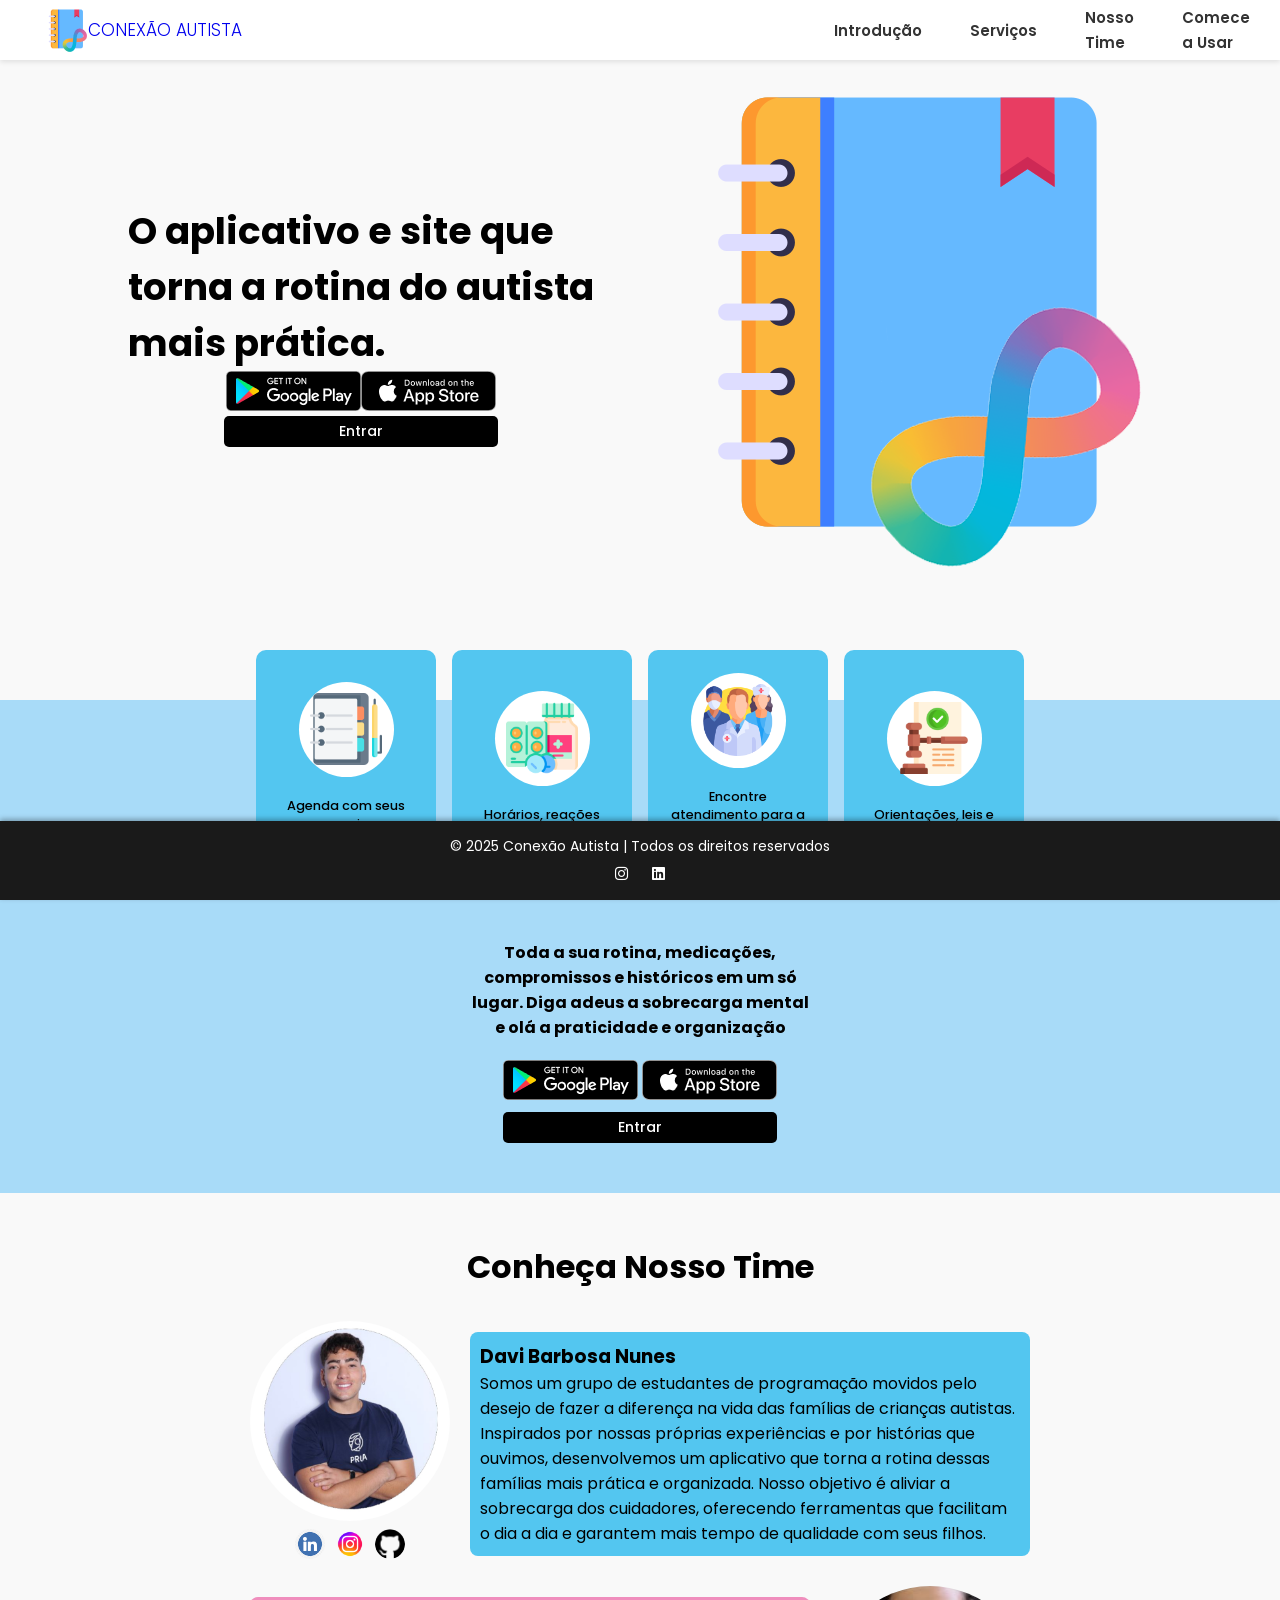
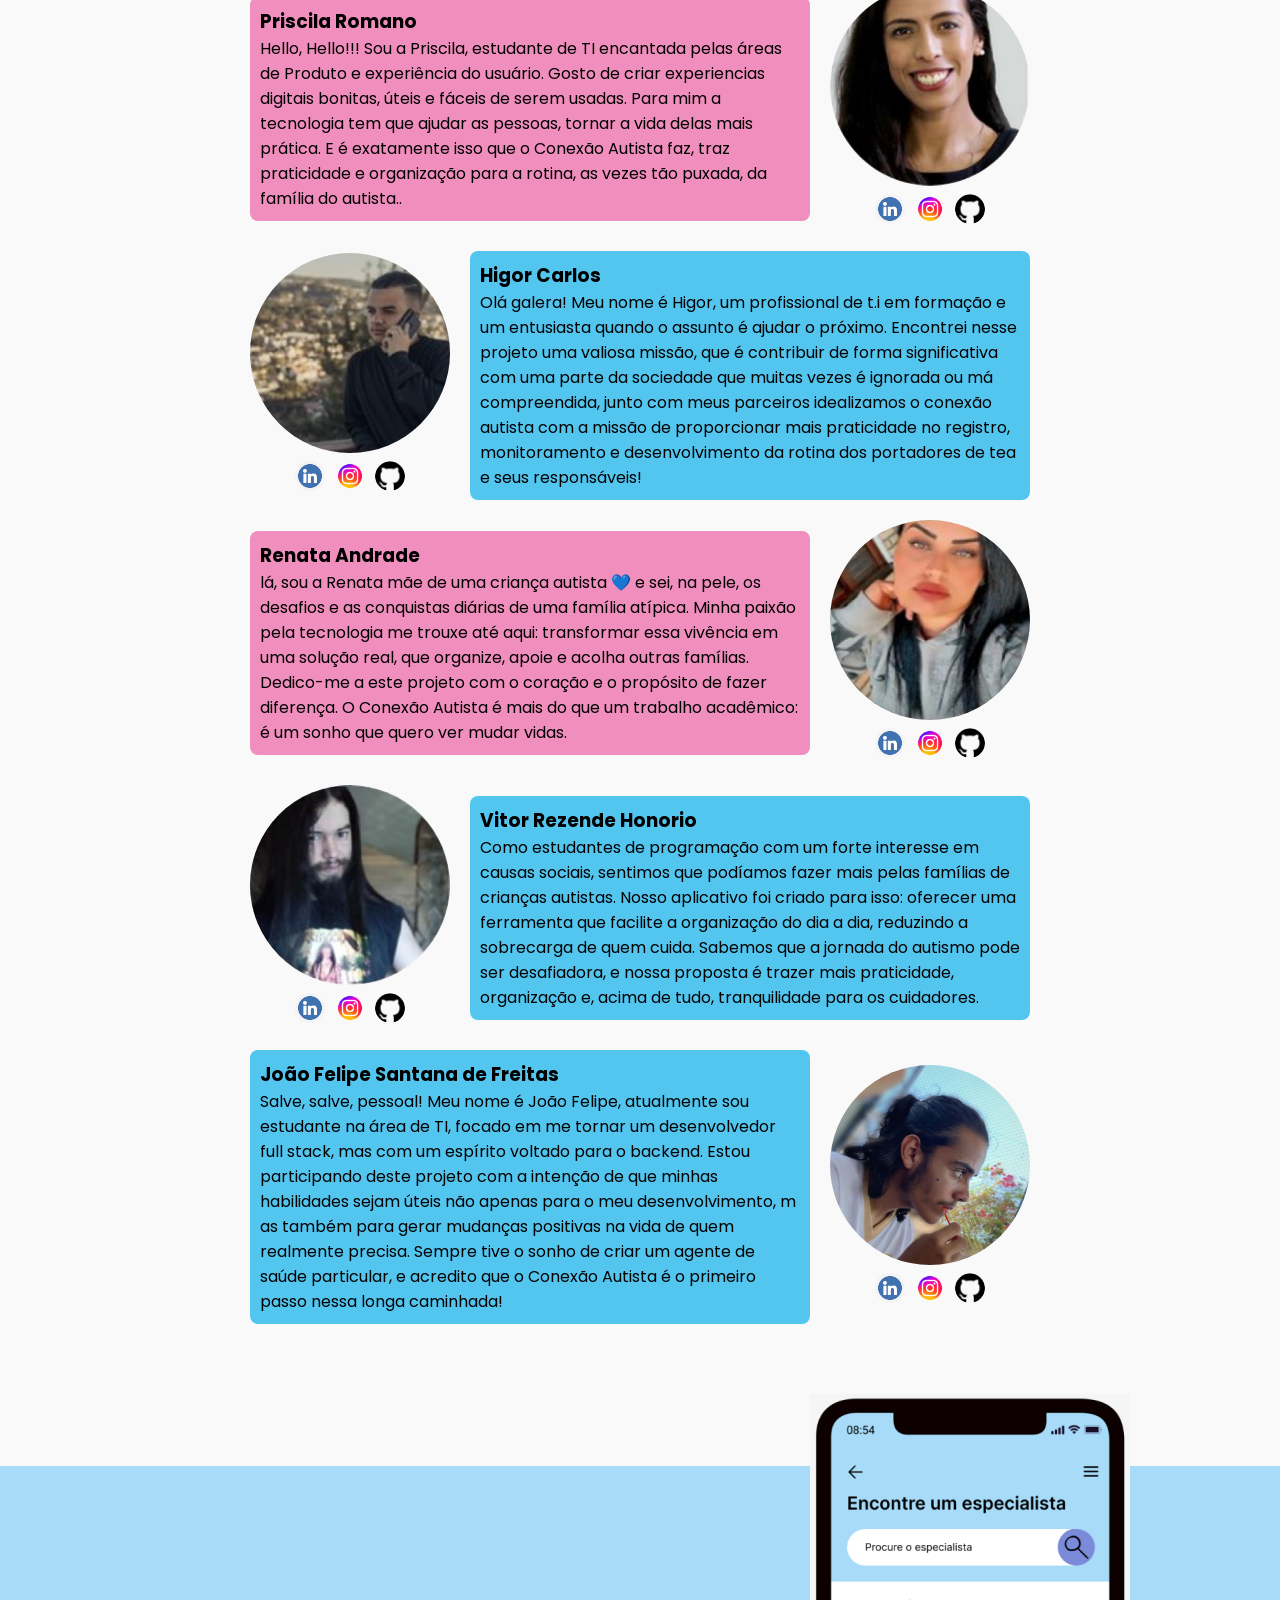
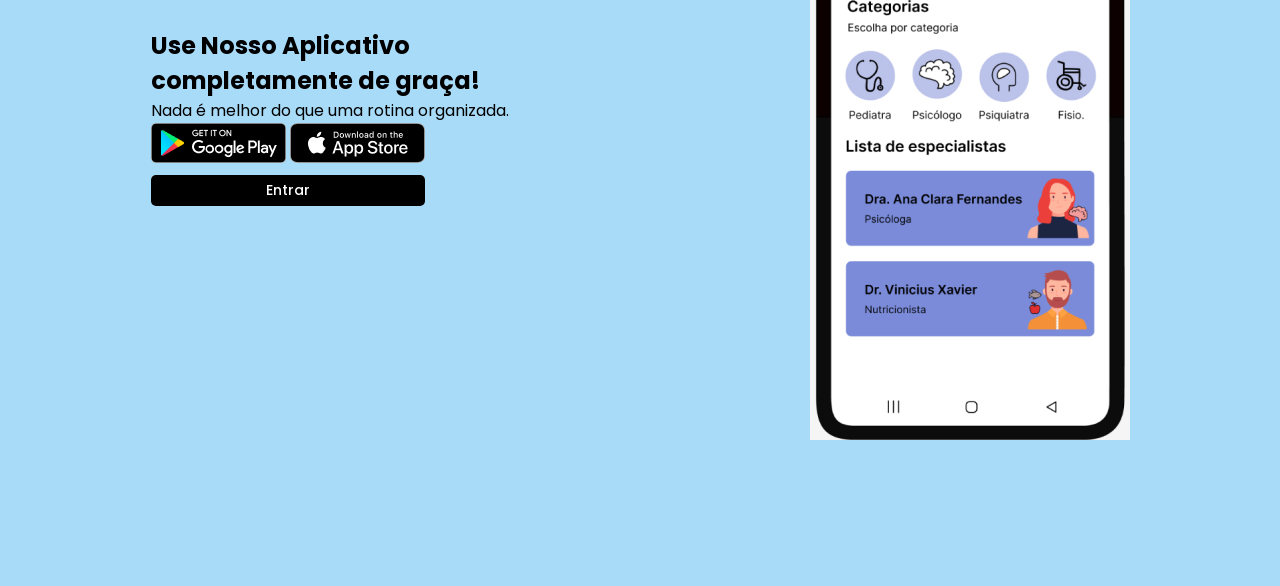
==== index.html @ 4c90feac "first commit" ====
<!DOCTYPE html>
<html lang="Pt-br">

<head>
    <meta charset="UTF-8">
    <meta name="viewport" content="width=device-width, initial-scale=1.0">
    <link rel="preconnect" href="https://fonts.googleapis.com">
    <link rel="preconnect" href="https://fonts.gstatic.com" crossorigin>
    <link rel="stylesheet" href="css/style.css">
    <script defer src="app.js"></script>
    <link rel="shortcut icon" href="img/Logo Conexão Autista 2.png" type="image/x-icon">
    <title>Conexão Autista</title>

    <!--Biblioteca de ícones -->
    <link rel="stylesheet" href="https://cdnjs.cloudflare.com/ajax/libs/font-awesome/6.4.2/css/all.min.css">

</head>

<body>
    <header>
        <nav class="navegacao">

            <div class="ftLogo">
                <img src="img/Logo Conexão Autista 2.png" alt="">
                <a href="#" class="logo">CONEXÃO AUTISTA</a>
            </div>

            <ul class="menu">
                <li class="navItem"><a class="linkMap" href="#">Introdução</a></li>
                <li class="navItem"><a class="linkMap" href="#features">Serviços</a></li>
                <li class="navItem"><a class="linkMap" href="#nosso-time">Nosso Time</a></li>
                <li class="navItem"><a class="linkMap" href="#comece-usar">Comece a Usar</a></li>
                
        
        </nav>

        
    </header>
    <main>
        <section class="home">
            <div class="hometext">
                <h1>O aplicativo e site que<br>torna a rotina do autista<br>mais prática.</h1>
                <div class="apps">
                    <img src="img/googlePlay.png" alt="">
                    <img src="img/appStore.png" alt="">
                </div>
                <div class="entrar">
                    <button class="btn-entrar">Entrar</button>
                </div>
            </div>
            <div class="homeImg">
                <img src="img/Group 18.png" alt="">
            </div>
        </section>

        <br>
        <br>
        <br>
        <br>
        <br>

        <section class="features" id="features">
            <div class="feature-container">
                <div class="feature-item">
                    <div class="circle">
                        <img src="img/notebook 1.png" alt="Icone 1">
                    </div>
                    <p>Agenda com seus compromissos e históricos médicos organizados.</p>
                </div>

                <div class="feature-item">
                    <div class="circle">
                        <img src="img/medicine 1.png" alt="Icone 2">
                    </div>
                    <p> Horários, reações
                        adversas e bulas dos
                        seus remédios</p>
                </div>

                <div class="feature-item">
                    <div class="circle">
                        <img src="img/medical-team 1.png" alt="Icone 3">
                    </div>
                    <p>Encontre atendimento
                        para a especialidade que
                        você precisa, na sua
                        região</p>
                </div>

                <div class="feature-item feature-item-light">
                    <div class="circle">
                        <img src="img/compliant 1.png" alt="Icone 4">
                    </div>
                    <p> Orientações, leis e
                        direitos em um só lugar</p>
                </div>
            </div>


            <div class="description">
                <p>Toda a sua rotina, medicações, compromissos e
                    históricos em um só lugar. Diga adeus a sobrecarga
                    mental e olá a praticidade e organização</p>
            </div>
            <div class="apps">
                <img src="img/googlePlay.png" alt="">
                <img src="img/appStore.png" alt="">
            </div>
            <div class="entrar">
                <button class="btn-entrar">Entrar</button>
            </div>
        </section>
        <section class="team" id="nosso-time">
            <h2>Conheça Nosso Time</h2>
        
            <!-- Davi -->
            <div class="team-member">
                <div class="member-info left">
                    <div class="photo-container">
                        <img src="img/davi 1.png" alt="Integrante 1" class="member-photo">
                        <div class="social-links">
                            <a href="www.linkedin.com/in/davi-barbosa-nunes-b990972a1" target="_blank">
                                <img src="img/linkedin-icon.png" alt="LinkedIn" class="social-icon">
                            </a>
                            <a href="" target="_blank">
                                <img src="img/instagram-icon.png" alt="Instagram" class="social-icon">
                            </a>
                            <a href="https://github.com/Braz4BR" target="_blank">
                                <img src="img/github-icon.png" alt="Github" class="social-icon">
                            </a>
                        </div>
                    </div>
                    <div class="description1">
                        <h3>Davi Barbosa Nunes</h3>
                        <p>Somos um grupo de estudantes de programação movidos pelo desejo de fazer a diferença na vida das famílias de crianças autistas. 
                            Inspirados por nossas próprias experiências e por histórias que ouvimos, 
                            desenvolvemos um aplicativo que torna a rotina dessas famílias mais prática e organizada. 
                            Nosso objetivo é aliviar a sobrecarga dos cuidadores, oferecendo ferramentas que facilitam o dia a dia e garantem mais tempo de qualidade com seus filhos.</p>
                    </div>
                </div>
            </div>
         <!-- Priscila -->
         <div class="team-member">
            <div class="member-info right">
                <div class="photo-container">
                    <img src="img/Pricisila.png" alt="Integrante 2" class="member-photo">
                    <div class="social-links">
                        <a href="https://www.linkedin.com/in/priscila-romano-7774611b" target="_blank">
                            <img src="img/linkedin-icon.png" alt="LinkedIn" class="social-icon">
                        </a>
                        <a href="https://www.instagram.com/pri.romano?igsh=MW5yMmxoejEyc28xZg==" target="_blank">
                            <img src="img/instagram-icon.png" alt="Instagram" class="social-icon">
                        </a>
                        <a href="https://github.com/PriRomano" target="_blank">
                            <img src="img/github-icon.png" alt="Github" class="social-icon">
                        </a>
                    </div>
                </div>
                <div class="description2">
                    <h3>Priscila Romano</h3>
                    <p>
                        Hello, Hello!!! Sou a Priscila, estudante de TI encantada pelas áreas de Produto e experiência do usuário.
                         Gosto de criar experiencias digitais bonitas, úteis e fáceis de serem usadas. Para mim a tecnologia tem que ajudar as pessoas, tornar a vida delas mais prática.
                         E é exatamente isso que o Conexão Autista faz, traz praticidade e organização para a rotina, as vezes tão puxada, da família do autista..</p>
                </div>
            </div>
        </div>
            <!-- Higor -->
            <div class="team-member">
                <div class="member-info left">
                    <div class="photo-container">
                        <img src="img/Higor.png" alt="Integrante 3" class="member-photo">
                        <div class="social-links">
                            <a href="https://www.linkedin.com/in/higor" target="_blank">
                                <img src="img/linkedin-icon.png" alt="LinkedIn" class="social-icon">
                            </a>
                            <a href="https://www.instagram.com/higor" target="_blank">
                                <img src="img/instagram-icon.png" alt="Instagram" class="social-icon">
                            </a>
                            <a href="https://github.com/Braz4BR" target="_blank">
                                <img src="img/github-icon.png" alt="Github" class="social-icon">
                            </a>
                        </div>
                    </div>
                    <div class="description1">
                        <h3>Higor Carlos</h3>
                        <p>Olá galera! Meu nome é Higor, um profissional de t.i em formação e um entusiasta quando o assunto é ajudar o próximo. 
                            Encontrei nesse projeto uma valiosa missão, que é contribuir de forma significativa com uma parte da sociedade que muitas vezes é ignorada ou má compreendida, 
                            junto com meus parceiros idealizamos o conexão autista com a missão de proporcionar mais praticidade no registro,
                             monitoramento e desenvolvimento da rotina dos portadores de tea e seus responsáveis!</p>
                    </div>
                </div>
            </div>
        
           
        
            <!-- Renata -->
            <div class="team-member">
                <div class="member-info right">
                    <div class="photo-container">
                        <img src="img/Renata.png" alt="Integrante 4" class="member-photo">
                        <div class="social-links">
                            <a href="https://www.linkedin.com/in/renata" target="_blank">
                                <img src="img/linkedin-icon.png" alt="LinkedIn" class="social-icon">
                            </a>
                            <a href="https://www.instagram.com/renata" target="_blank">
                                <img src="img/instagram-icon.png" alt="Instagram" class="social-icon">
                            </a>
                            <a href="https://github.com/Braz4BR" target="_blank">
                                <img src="img/github-icon.png" alt="Github" class="social-icon">
                            </a>
                        </div>
                    </div>
                    <div class="description2">
                        <h3>Renata Andrade</h3>
                        <p>lá, sou a Renata mãe de uma criança autista 💙 e sei, na pele, os desafios e as conquistas diárias de uma família atípica. 
                            Minha paixão pela tecnologia me trouxe até aqui: transformar essa vivência em uma solução real, que organize, apoie e acolha outras famílias. 
                            Dedico-me a este projeto com o coração e o propósito de fazer diferença. O Conexão Autista é mais do que um trabalho acadêmico: é um sonho que quero ver mudar vidas.</p>
                    </div>
                </div>
            </div>
        
            <!-- Vitor -->
            <div class="team-member">
                <div class="member-info left">
                    <div class="photo-container">
                        <img src="img/Vitor.png" alt="Integrante 5" class="member-photo">
                        <div class="social-links">
                            <a href="https://www.linkedin.com/in/vitor" target="_blank">
                                <img src="img/linkedin-icon.png" alt="LinkedIn" class="social-icon">
                            </a>
                            <a href="https://www.instagram.com/vitor" target="_blank">
                                <img src="img/instagram-icon.png" alt="Instagram" class="social-icon">
                            </a>
                            <a href="https://github.com/Braz4BR" target="_blank">
                                <img src="img/github-icon.png" alt="Github" class="social-icon">
                            </a>
                        </div>
                    </div>
                    <div class="description1">
                        <h3>Vitor Rezende Honorio</h3>
                        <p>Como estudantes de programação com um forte interesse em causas sociais, sentimos que
                            podíamos fazer mais pelas famílias de crianças autistas.
                            Nosso aplicativo foi criado para isso: oferecer uma ferramenta que facilite a organização do
                            dia a dia, reduzindo a sobrecarga de quem cuida.
                            Sabemos que a jornada do autismo pode ser desafiadora, e nossa proposta é trazer mais
                            praticidade, organização e, acima de tudo, tranquilidade para os cuidadores.</p>
                    </div>
                </div>
            </div>
        
            <!-- João -->
            <div class="team-member">
                <div class="member-info right">
                    <div class="photo-container">
                        <img src="img/joao-1.jpeg" alt="Integrante 6" class="member-photo">
                        <div class="social-links">
                            <a href=" https://br.linkedin.com/in/jo%C3%A3o-felipe-santana-de-freitas-916506294" target="_blank">
                                <img src="img/linkedin-icon.png" alt="LinkedIn" class="social-icon">
                            </a>
                            <a href="https://www.instagram.com/joaolipe_137" target="_blank">
                                <img src="img/instagram-icon.png" alt="Instagram" class="social-icon">
                            </a>
                            <a href="https://github.com/Braz4BR" target="_blank">
                                <img src="img/github-icon.png" alt="Github" class="social-icon">
                            </a>
                        </div>
                    </div>
                    <div class="description1">
                        <h3>João Felipe Santana de Freitas</h3>
                        <p>Salve, salve, pessoal! Meu nome é João Felipe, atualmente sou estudante na área de TI, focado em me tornar um desenvolvedor full stack,
                            mas com um espírito voltado para o backend. 
                            Estou participando deste projeto com a intenção de que minhas habilidades sejam úteis não apenas para o meu desenvolvimento, m
                            as também para gerar mudanças positivas na vida de quem realmente precisa. 
                           Sempre tive o sonho de criar um agente de saúde particular, e acredito que o Conexão Autista é o primeiro passo nessa longa caminhada!</p>
                    </div>
                </div>
            </div>
        
        </section>
        
    </main>

    <section class="appsSection" id="comece-usar">
        <div class="fundo"></div>
        <div class="UseApp">
            <div class="elemento">
                <div class="useText">
                    <h2>Use Nosso Aplicativo<br>completamente de graça!</h2>
                    <p>Nada é melhor do que uma rotina organizada. </p>
                </div>
                <div class="apps">
                    <img src="img/googlePlay.png" alt="">
                    <img src="img/appStore.png" alt="">
                </div>
                <div class="entrarApp">
                    <button class="btn-entrar">Entrar</button>
                </div>
            </div>
            <img src="img/App Conexão Autista 1.png" alt="" class="fotoApp">
        </div>
    </section>

    <br>
    <br>
    <script>
    Selector('.menu');
        const toggle = document.getElementById('mobile-menu');

        toggle.addEventListener('click', () => {
            menu.classList.toggle('active');
        });

        const btnDownload = document.getElementById('btn-download');
        btnDownload.addEventListener('click', () => {
            alert('O aplicativo está em protótipo e será apresentado em breve!');
        });
    </script>

</body>
<footer class="footer">
    <p>© 2025 Conexão Autista | Todos os direitos reservados</p>
    <div class="social-icons">
      <a href="https://www.instagram.com/conexao_autistaa" target="_blank" aria-label="Instagram">
        <i class="fab fa-instagram"></i>
      </a>
      <a href="https://www.linkedin.com/company/conexao-autista" target="_blank" aria-label="LinkedIn">
        <i class="fab fa-linkedin"></i>
      </a>
    </div>
  </footer>

  </html>
---- css/style.css ----
/* fontes */
@import url('https://fonts.googleapis.com/css2?family=Poppins:ital,wght@0,100;0,200;0,300;0,400;0,500;0,600;0,700;0,800;0,900;1,100;1,200;1,300;1,400;1,500;1,600;1,700;1,800;1,900&display=swap');

html {
    scroll-behavior: smooth; /* Ativa rolagem suave */
}

*{
    margin: 0;
    padding: 0;
    box-sizing: border-box;
    font-family: 'poppins', sans-serif;
    list-style: none;
    text-decoration: none;
}

body{
    color: black;
    background-color: #f9f9f9;
    padding-top: 80px; 
    
}
.ftLogo{
    display: flex;
    align-items: center;
    padding: 18px;
    width: 100%;
}
.navegacao {
    padding: 10px 30px; 
    height: 60px; 
    background-color: white; 
    display: flex;
    align-items: center;
    justify-content: space-between;
    position: fixed; 
    top: 0;
    left: 0;
    z-index: 1000;
    width: 100%;
    box-shadow: 0px 2px 5px rgba(0, 0, 0, 0.1);
    transition: all 0.3s ease;
}



.navegacao .logo{

    font-size: 17px;
    font-weight: 300;
    text-align: center;
}

.navegacao .menu {
    display: flex;
    align-items: center;
    gap: 3rem;
}
.navegacao .perfil {
    display: flex;
    justify-items: flex-end;
    align-items: center;
    gap: 1rem;
}
.navegacao .perfil .entre {
    text-align: center;
    margin-left: 20px;
    background-color: #3E7FFF;
    border-radius: 12px;
    width: 120px;
    height: 30px;
    line-height: 30px; 
    font-weight: bold;
    transition: background-color 0.3s ease;
}

.navegacao .perfil .entre:hover {
    background-color: #ddf557;
}

.navegacao .perfil .registre {
    text-align: center;
    background-color: #F08EBD;
    border-radius: 12px;
    width: 120px;
    height: 30px;
    line-height: 30px; /* Centraliza o texto verticalmente */
    color: white;
    font-weight: bold;
    transition: background-color 0.3s ease;
}

.navegacao .perfil .registre:hover {
    background-color: #D870A6;
}

.navegacao ul li a {
    font-size: 15px;
    font-weight: 600;
    color: #333;
    transition: all 0.3s;
}
/* animação de colocar o mouse em cima do btn da navbar */
.navegacao ul li a:hover {
    color: #0A74DA; /* Cor ao passar o mouse */
}

/* css do primeiro conteúdo da página */
.home{
    margin: auto;
    align-items: center;
    max-width: 80%;
    display: flex;
    justify-content: space-between;
}
.home .hometext{
    font-size: 25px;
    font-weight: 500;
    margin-bottom: 5px;
}
.home .hometext .apps{
    display: flex;
    justify-content: center;
}
.entrar{
    display: flex;
    justify-content: center;
}
.btn-entrar {
    margin-top: 5px;
    background-color: black;
    color: white; 
    border: none;
    padding: 5px 115px;
    font-size: 14px;
    font-weight: 500;
    border-radius: 5px;
    cursor: pointer;
    transition: background-color 0.3s;
}

.btn-entrar:hover {
    background-color: #575656;
}
/* CSS das funções */
/* Seção de quadrados azuis com círculos brancos e fundo azul claro */
.features {
    display: flex;
    flex-direction: column;
    align-items: center; 
    background-color: #A8DBF8; /* Fundo azul claro */
    padding: 50px 0; 
    text-align: center;
    position: relative; /* Necessário para posicionar os quadrados absolutos */
    z-index: 1; /* Mantém a seção acima de outras */
}

/* Contêiner para os quadrados */
.feature-container {
    display: flex; /* Exibe os quadrados na horizontal */
    justify-content: center; /* Centraliza os quadrados */
    gap: 1rem; /* Espaçamento entre os quadrados */
    position: relative; /* Necessário para posicionar os quadrados absolutos */
    z-index: 2; /* Mantém os quadrados acima do fundo azul */
}

/* Estilo para todos os quadrados */
.feature-item {
    background-color: #53C6F0; 
    border-radius: 10px;
    padding: 20px;
    width: 180px; 
    height: 250px; 
    display: flex;
    flex-direction: column;
    justify-content: center;
    align-items: center;
    color: black;
    position: relative; 
    margin-top: -100px; /* Ajuste para sobrepor ao fundo branco */
    z-index: 3; /* Mantém os quadrados acima de tudo */
}

.feature-item p {
    margin-top: 10px;
    font-size: 0.8rem; 
    font-weight: 500;
    text-align: center; 
}

/* Estilo para os círculos brancos */
.circle {
    background-color: white;
    border-radius: 60%;
    width: 95px; 
    height: 95px; 
    display: flex;
    justify-content: center;
    align-items: center;
    margin-bottom: 10px;
}

.circle img {
    width: 75%; 
    height: 75%; 
    object-fit: contain;
}

/* Estilo para a descrição */
.description {
    background-color: #A8DBF8; /* Fundo azul claro para a descrição */
    color: black; /* Cor do texto */
    padding: 20px; 
    text-align: center; 
    font-size: 1rem; 
    margin-top: 20px; 
    width: 30%; 
    z-index: 0; 
    font-weight: bolder;
    font-family: 'Poppins', sans-serif;
}
.team {
    padding: 50px 0; /* Espaçamento na seção */
    text-align: center; /* Centraliza o título */
    background-color: #f9f9f9; /* Fundo claro para a seção */
}

.team h2 {
    font-size: 2rem; /* Tamanho do título */
    margin-bottom: 30px; /* Espaçamento abaixo do título */
}

.team-member {
    display: flex; /* Permite o alinhamento em linha */
    justify-content: center; /* Centraliza os membros do time */
    align-items: center; /* Alinha verticalmente */
    margin: 20px 0; /* Espaçamento entre os membros */
    max-width: 800px; /* Largura máxima para centralizar */
    margin-left: auto; /* Centraliza horizontalmente */
    margin-right: auto; /* Centraliza horizontalmente */
}

.member-info {
    display: flex; /* Para alinhar a foto e a descrição */
    align-items: center; /* Centraliza verticalmente */
    width: 100%; /* Ocupará toda a largura disponível */
}

.member-info.left {
    flex-direction: row; /* Foto à esquerda e descrição à direita */
}

.member-info.right {
    flex-direction: row-reverse; /* Foto à direita e descrição à esquerda */
}

.member-photo {
    width: 200px; /* Tamanho da foto */
    height: 200px; /* Altura da foto */
    border-radius: 50%; /* Torna a foto circular */
    margin: 0 10px; /* Espaçamento entre a foto e a descrição */
}
.description1 {
    background-color: #53C6F0;
    max-width: 600px; /* Largura máxima da descrição */
    text-align: left; /* Alinha o texto à esquerda */
    margin: 0 10px; /* Margem nas laterais da descrição */
    padding: 10px; /* Padding para espaçamento interno */
    border-radius: 8px; /* Bordas arredondadas para a descrição */
}
.description2 {
    background-color: #F08EBD;
    max-width: 600px; /* Largura máxima da descrição */
    text-align: left; /* Alinha o texto à esquerda */
    margin: 0 10px; /* Margem nas laterais da descrição */
    padding: 10px; /* Padding para espaçamento interno */
    border-radius: 8px; /* Bordas arredondadas para a descrição */
}
/* CSS do APP*/
.appsSection{
    z-index: 1;
}
.fundo{
    background-color: #A8DBF8;
    z-index: 0;
    height: 80%;
    width: 100%;
    position: absolute;
    transform:translateY(10%);
}
.UseApp{
    align-items: center;
    display: flex;
    justify-content: space-around;   
    position: relative;
}

.useText{
    text-align: left;
}


/* CSS do formulário */
.formularios{
    display: flex;
    justify-content: center;
    gap: 20px; 
    z-index: 1;
}
.form01{    
    text-align: center;
    box-sizing: border-box;
    padding: 30px;
    background-color: #B6DF84;
    align-items: center;
    border-radius: 10px;
    box-shadow: 0 4px 8px rgba(0, 0, 0, 0.6);;
}
.form01 .infoCliente #name{
    margin-top: 10px;
    padding: 3px;
    border: none;
    background-color: #F08EBD;
    border-radius: 10px;
}
.form01 .infoCliente #email{
    padding: 3px;
    border: none;
    background-color: #F08EBD;
    border-radius: 10px;
}
input::placeholder{
    color: black;
}
textarea::placeholder{
    color: black;
}
.form01 #mensagem{
    margin-top: 10px;
    padding: 5px;
    width: 350px;
    height: 80px;
    border: none;
    background-color: #F08EBD;
    border-radius: 10px;
}
#btn{
    color: white;
    margin-top: 5px;
    padding: 5px;
    width: 350px;
    border-radius: 10px;
    border: none;
    background-color: #3E7FFF;
    transition: all 0.5s;
}
#btn:hover{
    background-color: #0338a3;
}
.form02{
    text-align: center;
    box-sizing: border-box;
    padding: 50px;
    background-color: #B6DF84;
    border-radius: 10px;
    align-items: center;
    box-shadow: 0 4px 8px rgba(0, 0, 0, 0.6);;
}
.form02 #email{
    padding: 3px;
    border: none;
    background-color: #F08EBD;
    border-radius: 10px;
    width: 350px;
}
#btn2{
    color: white;
    margin-top: 5px;
    padding: 5px;
    width: 350px;
    border-radius: 10px;
    border: none;
    background-color: #3E7FFF;
    transition: all 0.5s;
}
#btn2:hover{
    background-color: #0338a3;
}
.linkMap:visited {
    color: inherit;   /* Mantém a cor do link como o texto normal */
    text-decoration: none; /* Remove o sublinhado */
}

/* Remove o estilo de link clicado ou em foco */
linkMap:active,
LinkMap:focus {
    outline: none; /* Remove a borda de foco (quando o link é clicado) */
    text-decoration: none; /* Remove o sublinhado ao clicar */
    color: inherit; /* Mantém a cor como o texto normal */
}

.photo-container {
    display: flex;
    flex-direction: column; /* verticaliza foto + ícones */
    align-items: center;    /* centraliza */
}

.social-links {
    display: flex;
    gap: 10px;      /* espaço entre os ícones */
    margin-top: 8px; /* distância da foto */
}

.social-icon {
    width: 30px;
    height: 30px;
    border-radius: 50%;
    transition: transform 0.3s, box-shadow 0.3s;
}

.social-icon:hover {
    transform: scale(1.2);
    box-shadow: 0 0 8px rgba(0,0,0,0.3);
}
.footer {
    position: fixed;       /* Fixa o footer na tela */
    bottom: 0;             /* Na parte inferior */
    left: 0;               /* Começo da tela */
    width: 100%;           /* Ocupa toda a largura */
    background-color: #1a1a1a;
    color: #fff;
    text-align: center;
    padding: 15px 0;
    font-size: 14px;
    z-index: 10000;        /* Sempre acima do restante do conteúdo */
    box-shadow: 0 -2px 5px rgba(0,0,0,0.3);
}

.footer .social-icons {
    margin-top: 5px;
}

.footer .social-icons a {
    color: #fff;
    margin: 0 10px;
    font-size: 15px;
    transition: color 0.3s;
}

.footer .social-icons a:hover {
    color: #00bcd4; /* Azul suave no hover */
}


@media screen and (max-width: 900px) {
    .home{
        flex-direction: column;
        text-align: center;
    }
    .home .hometext{
        font-size: 20px;
    }
    .feature-container {
        flex-direction: column;
    }
    .team-member {
        flex-direction: column;
    }
    .member-info.left, .member-info.right {
        flex-direction: column !important;
        text-align: center;
    }
    .member-photo {
        margin: 10px 0;
    }
    .description1, .description2 {
        max-width: 90%;
        margin: 10px auto;
        text-align: center;
    }
}

@media screen and (max-width: 768px) {
    .navegacao .menu {
        display: none;
        flex-direction: column;
    }
    .navbar-toggle {
        display: flex;
    }
    .apps .entrar, .btn-entrar {
        width: 80%;
        padding: 5px 0;
    }
    .apps img {
        width: 120px;
        height: auto;
    }
    .formularios {
        flex-direction: column;
        gap: 15px;
    }
    .form01, .form02 {
        width: 90%;
        padding: 20px;
    }
    .form01 #mensagem, .form01 #name, .form01 #email, .form02 #email, #btn, #btn2 {
        width: 100%;
    }
}
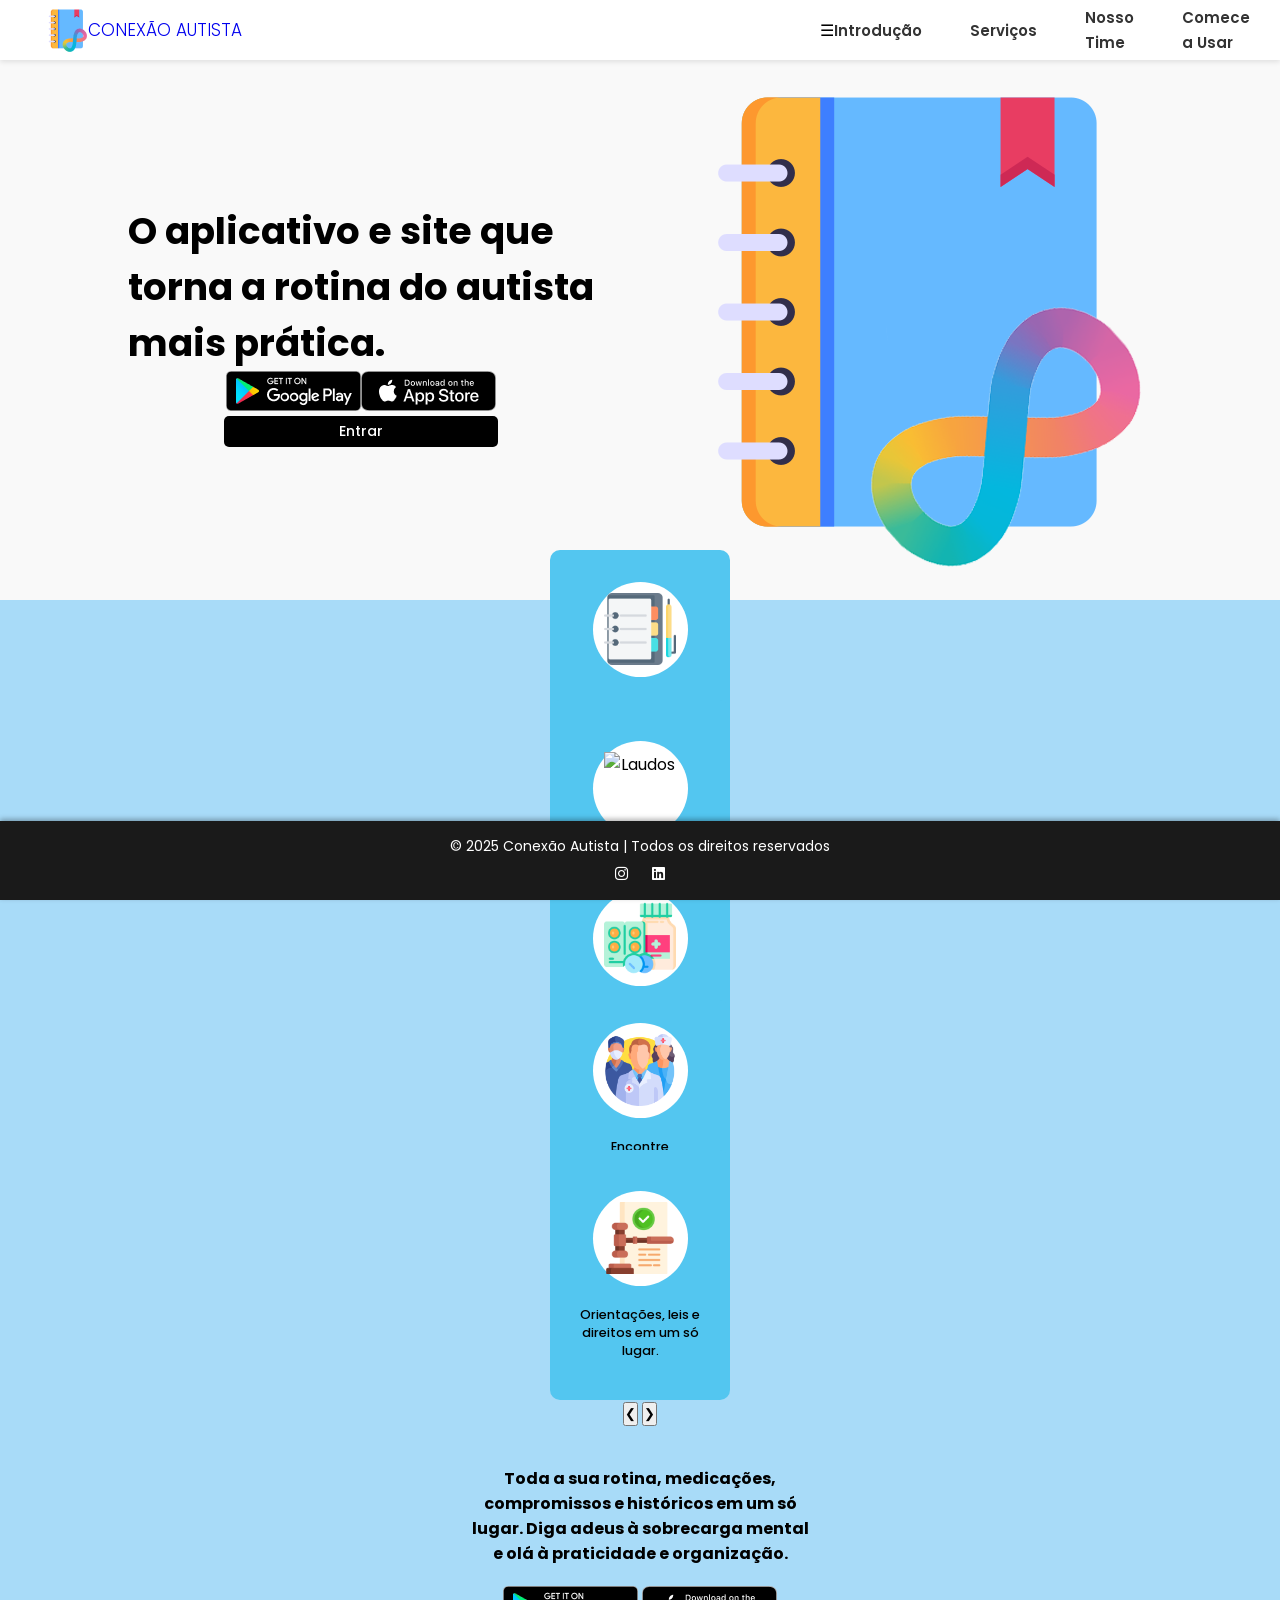
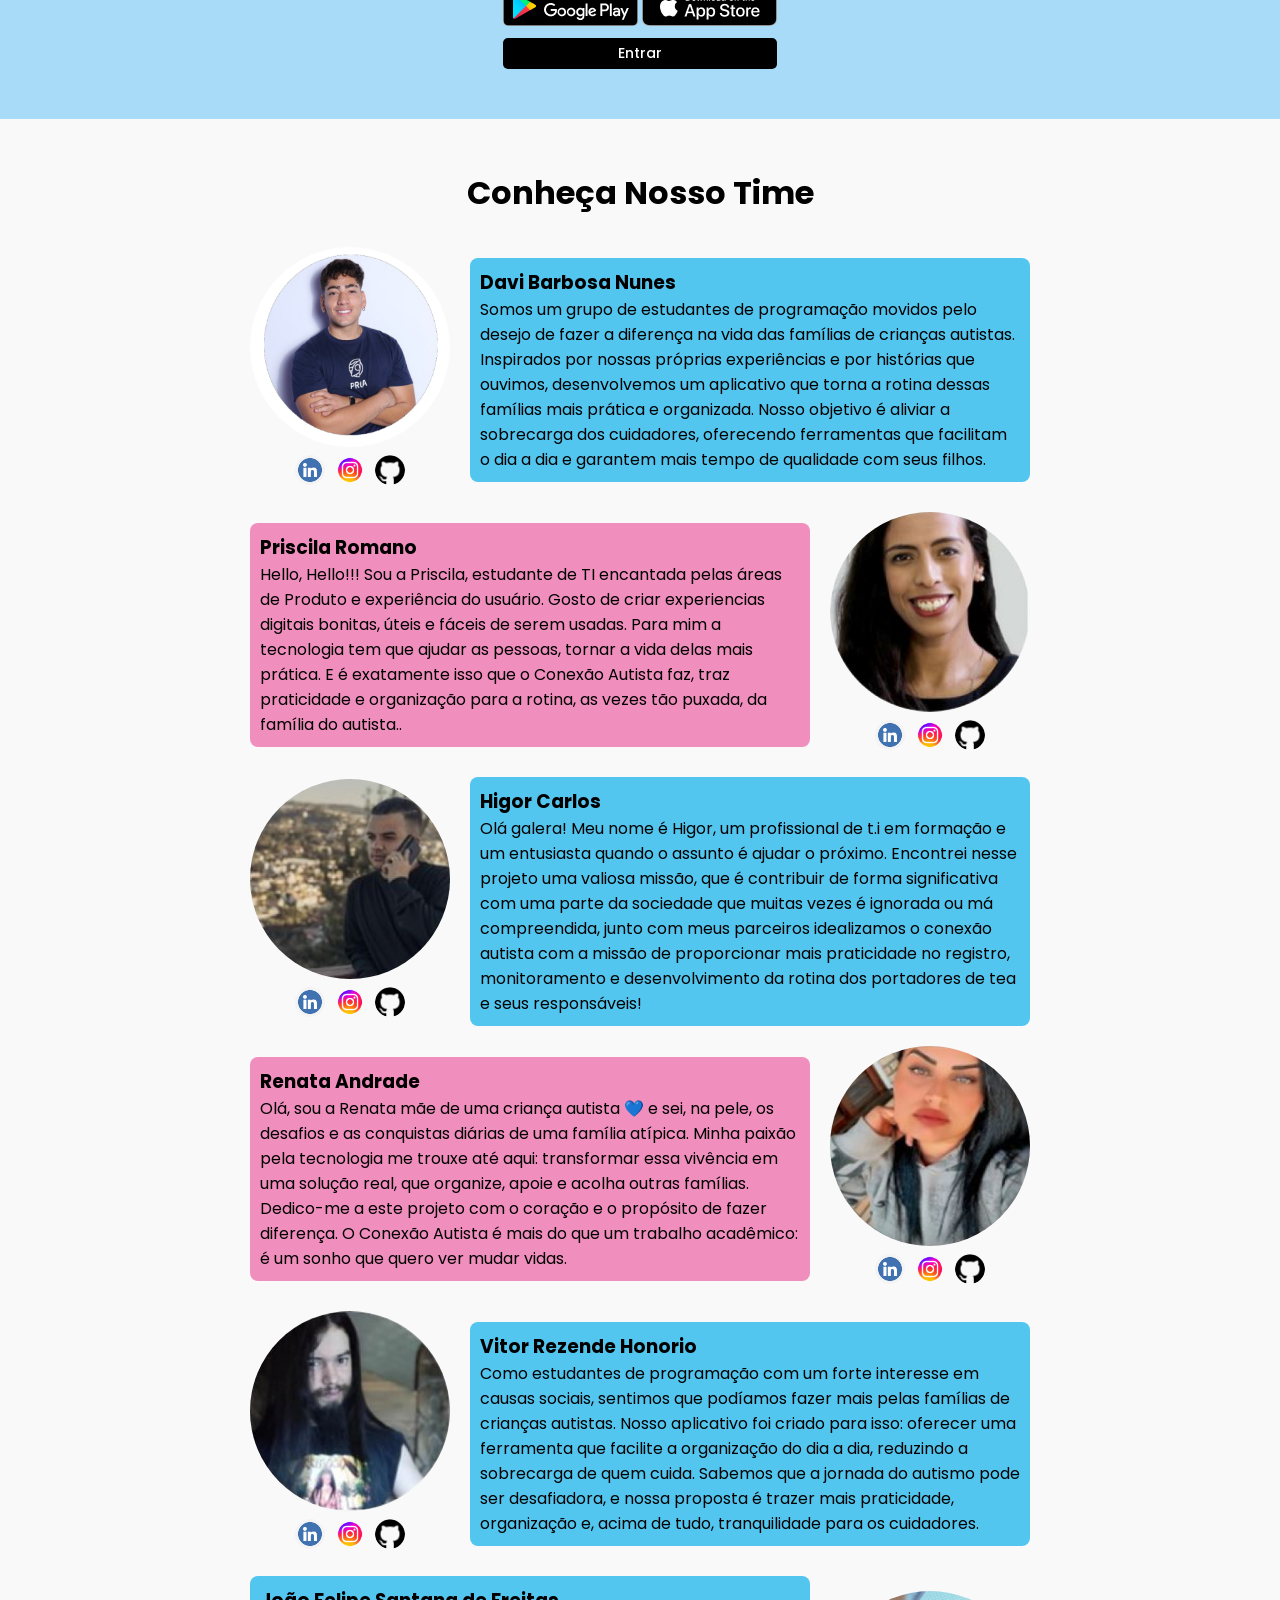
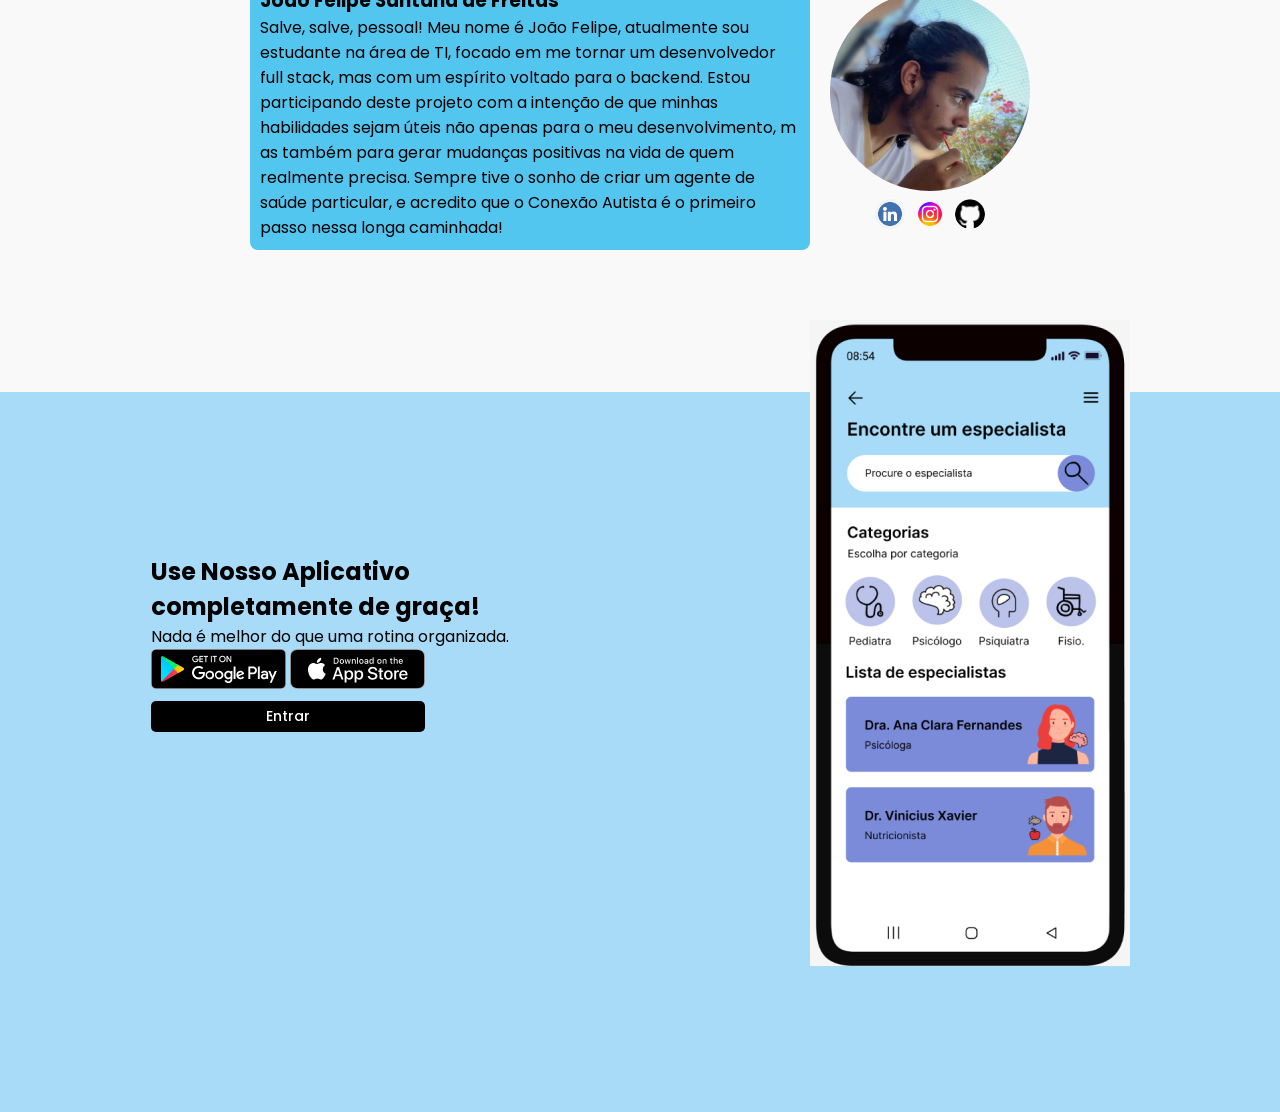
==== commit e467d63b: "segundo commite" ====
--- a/index.html
+++ b/index.html
@@ -1,6 +1,5 @@
 <!DOCTYPE html>
 <html lang="Pt-br">
-
 <head>
     <meta charset="UTF-8">
     <meta name="viewport" content="width=device-width, initial-scale=1.0">
@@ -11,31 +10,29 @@
     <link rel="shortcut icon" href="img/Logo Conexão Autista 2.png" type="image/x-icon">
     <title>Conexão Autista</title>
 
-    <!--Biblioteca de ícones -->
+    <!-- Biblioteca de ícones -->
     <link rel="stylesheet" href="https://cdnjs.cloudflare.com/ajax/libs/font-awesome/6.4.2/css/all.min.css">
-
 </head>
 
 <body>
     <header>
         <nav class="navegacao">
-
             <div class="ftLogo">
                 <img src="img/Logo Conexão Autista 2.png" alt="">
                 <a href="#" class="logo">CONEXÃO AUTISTA</a>
             </div>
+
+            <div class="hamburger" id="hamburger">☰</div>
 
             <ul class="menu">
                 <li class="navItem"><a class="linkMap" href="#">Introdução</a></li>
                 <li class="navItem"><a class="linkMap" href="#features">Serviços</a></li>
                 <li class="navItem"><a class="linkMap" href="#nosso-time">Nosso Time</a></li>
                 <li class="navItem"><a class="linkMap" href="#comece-usar">Comece a Usar</a></li>
-                
-        
+            </ul>
         </nav>
-
-        
     </header>
+
     <main>
         <section class="home">
             <div class="hometext">
@@ -54,75 +51,102 @@
         </section>
 
         <br>
-        <br>
-        <br>
-        <br>
-        <br>
-
-        <section class="features" id="features">
-            <div class="feature-container">
-                <div class="feature-item">
-                    <div class="circle">
-                        <img src="img/notebook 1.png" alt="Icone 1">
-                    </div>
-                    <p>Agenda com seus compromissos e históricos médicos organizados.</p>
-                </div>
-
-                <div class="feature-item">
-                    <div class="circle">
-                        <img src="img/medicine 1.png" alt="Icone 2">
-                    </div>
-                    <p> Horários, reações
-                        adversas e bulas dos
-                        seus remédios</p>
-                </div>
-
-                <div class="feature-item">
-                    <div class="circle">
-                        <img src="img/medical-team 1.png" alt="Icone 3">
-                    </div>
-                    <p>Encontre atendimento
-                        para a especialidade que
-                        você precisa, na sua
-                        região</p>
-                </div>
-
-                <div class="feature-item feature-item-light">
-                    <div class="circle">
-                        <img src="img/compliant 1.png" alt="Icone 4">
-                    </div>
-                    <p> Orientações, leis e
-                        direitos em um só lugar</p>
-                </div>
-            </div>
-
-
-            <div class="description">
-                <p>Toda a sua rotina, medicações, compromissos e
-                    históricos em um só lugar. Diga adeus a sobrecarga
-                    mental e olá a praticidade e organização</p>
-            </div>
-            <div class="apps">
-                <img src="img/googlePlay.png" alt="">
-                <img src="img/appStore.png" alt="">
-            </div>
-            <div class="entrar">
-                <button class="btn-entrar">Entrar</button>
-            </div>
-        </section>
+
+       
+<section class="features" id="features">
+  <div class="carousel">
+    <!-- Faixa onde ficam os slides -->
+    <div class="carousel-track">
+
+      <div class="carousel-item">
+        <div class="feature-item slide">
+          <div class="circle">
+            <img src="img/notebook 1.png" alt="Agenda">
+          </div>
+          <p>Agenda com seus compromissos e históricos médicos organizados.</p>
+        </div>
+      </div>
+
+      <div class="carousel-item">
+        <div class="feature-item slide">
+          <div class="circle">
+            <img src="img/laudo.png" alt="Laudos">
+          </div>
+          <p>Guarde todos seus exames em um só lugar.</p>
+        </div>
+      </div>
+
+      <div class="carousel-item">
+        <div class="feature-item slide">
+          <div class="circle">
+            <img src="img/medicine 1.png" alt="Medicamentos">
+          </div>
+          <p>Horários, reações adversas e bulas dos seus remédios.</p>
+        </div>
+      </div>
+
+      <div class="carousel-item">
+        <div class="feature-item slide">
+          <div class="circle">
+            <img src="img/medical-team 1.png" alt="Especialistas">
+          </div>
+          <p>Encontre atendimento para a especialidade que você precisa, na sua região.</p>
+        </div>
+      </div>
+
+      <div class="carousel-item">
+        <div class="feature-item slide">
+          <div class="circle">
+            <img src="img/compliant 1.png" alt="Direitos">
+          </div>
+          <p>Orientações, leis e direitos em um só lugar.</p>
+        </div>
+      </div>
+
+    </div>
+
+    <!-- Botões -->
+    <button class="carousel-button prev">&#10094;</button>
+    <button class="carousel-button next">&#10095;</button>
+  </div>
+  
+
+    <!-- Texto abaixo do carrossel -->
+  <div class="description">
+    <p>
+      Toda a sua rotina, medicações, compromissos e históricos em um só lugar.  
+      Diga adeus à sobrecarga mental e olá à praticidade e organização.
+    </p>
+  </div>
+
+  <!-- Botões de app -->
+  <div class="apps">
+    <img src="img/googlePlay.png" alt="Google Play">
+    <img src="img/appStore.png" alt="App Store">
+  </div>
+
+  <!-- Botão Entrar -->
+ <div class="entrarApp">
+       <button class="btn-entrar" id="btn-download">Entrar</button>
+  </div>
+</section>
+
+        <!-- =========================
+             NOSSO TIME (mantive seu conteúdo)
+             ========================= -->
         <section class="team" id="nosso-time">
             <h2>Conheça Nosso Time</h2>
-        
+
             <!-- Davi -->
             <div class="team-member">
                 <div class="member-info left">
                     <div class="photo-container">
                         <img src="img/davi 1.png" alt="Integrante 1" class="member-photo">
                         <div class="social-links">
-                            <a href="www.linkedin.com/in/davi-barbosa-nunes-b990972a1" target="_blank">
-                                <img src="img/linkedin-icon.png" alt="LinkedIn" class="social-icon">
-                            </a>
-                            <a href="" target="_blank">
+                            <a href="https://www.linkedin.com/in/davi-barbosa-nunes-b990972a1" target="_blank">
+                                <img src="img/linkedin-icon.png" alt="LinkedIn" class="social-icon">
+                            </a>
+                            <a href="#" target="_blank">
                                 <img src="img/instagram-icon.png" alt="Instagram" class="social-icon">
                             </a>
                             <a href="https://github.com/Braz4BR" target="_blank">
@@ -139,32 +163,34 @@
                     </div>
                 </div>
             </div>
-         <!-- Priscila -->
-         <div class="team-member">
-            <div class="member-info right">
-                <div class="photo-container">
-                    <img src="img/Pricisila.png" alt="Integrante 2" class="member-photo">
-                    <div class="social-links">
-                        <a href="https://www.linkedin.com/in/priscila-romano-7774611b" target="_blank">
-                            <img src="img/linkedin-icon.png" alt="LinkedIn" class="social-icon">
-                        </a>
-                        <a href="https://www.instagram.com/pri.romano?igsh=MW5yMmxoejEyc28xZg==" target="_blank">
-                            <img src="img/instagram-icon.png" alt="Instagram" class="social-icon">
-                        </a>
-                        <a href="https://github.com/PriRomano" target="_blank">
-                            <img src="img/github-icon.png" alt="Github" class="social-icon">
-                        </a>
-                    </div>
-                </div>
-                <div class="description2">
-                    <h3>Priscila Romano</h3>
-                    <p>
-                        Hello, Hello!!! Sou a Priscila, estudante de TI encantada pelas áreas de Produto e experiência do usuário.
-                         Gosto de criar experiencias digitais bonitas, úteis e fáceis de serem usadas. Para mim a tecnologia tem que ajudar as pessoas, tornar a vida delas mais prática.
-                         E é exatamente isso que o Conexão Autista faz, traz praticidade e organização para a rotina, as vezes tão puxada, da família do autista..</p>
-                </div>
-            </div>
-        </div>
+
+            <!-- Priscila -->
+            <div class="team-member">
+                <div class="member-info right">
+                    <div class="photo-container">
+                        <img src="img/Pricisila.png" alt="Integrante 2" class="member-photo">
+                        <div class="social-links">
+                            <a href="https://www.linkedin.com/in/priscila-romano-7774611b" target="_blank">
+                                <img src="img/linkedin-icon.png" alt="LinkedIn" class="social-icon">
+                            </a>
+                            <a href="https://www.instagram.com/pri.romano" target="_blank">
+                                <img src="img/instagram-icon.png" alt="Instagram" class="social-icon">
+                            </a>
+                            <a href="https://github.com/PriRomano" target="_blank">
+                                <img src="img/github-icon.png" alt="Github" class="social-icon">
+                            </a>
+                        </div>
+                    </div>
+                    <div class="description2">
+                        <h3>Priscila Romano</h3>
+                        <p>
+                            Hello, Hello!!! Sou a Priscila, estudante de TI encantada pelas áreas de Produto e experiência do usuário.
+                             Gosto de criar experiencias digitais bonitas, úteis e fáceis de serem usadas. Para mim a tecnologia tem que ajudar as pessoas, tornar a vida delas mais prática.
+                             E é exatamente isso que o Conexão Autista faz, traz praticidade e organização para a rotina, as vezes tão puxada, da família do autista..</p>
+                    </div>
+                </div>
+            </div>
+
             <!-- Higor -->
             <div class="team-member">
                 <div class="member-info left">
@@ -191,45 +217,43 @@
                     </div>
                 </div>
             </div>
-        
-           
-        
+
             <!-- Renata -->
             <div class="team-member">
                 <div class="member-info right">
                     <div class="photo-container">
                         <img src="img/Renata.png" alt="Integrante 4" class="member-photo">
                         <div class="social-links">
-                            <a href="https://www.linkedin.com/in/renata" target="_blank">
-                                <img src="img/linkedin-icon.png" alt="LinkedIn" class="social-icon">
-                            </a>
-                            <a href="https://www.instagram.com/renata" target="_blank">
-                                <img src="img/instagram-icon.png" alt="Instagram" class="social-icon">
-                            </a>
-                            <a href="https://github.com/Braz4BR" target="_blank">
+                            <a href="https://www.linkedin.com/in/renata-andrade-16620a28b" target="_blank">
+                                <img src="img/linkedin-icon.png" alt="LinkedIn" class="social-icon">
+                            </a>
+                            <a href="https://www.instagram.com/renathaa93" target="_blank">
+                                <img src="img/instagram-icon.png" alt="Instagram" class="social-icon">
+                            </a>
+                            <a href="https://github.com/TrytoBeaDEV" target="_blank">
                                 <img src="img/github-icon.png" alt="Github" class="social-icon">
                             </a>
                         </div>
                     </div>
                     <div class="description2">
                         <h3>Renata Andrade</h3>
-                        <p>lá, sou a Renata mãe de uma criança autista 💙 e sei, na pele, os desafios e as conquistas diárias de uma família atípica. 
+                        <p>Olá, sou a Renata mãe de uma criança autista 💙 e sei, na pele, os desafios e as conquistas diárias de uma família atípica. 
                             Minha paixão pela tecnologia me trouxe até aqui: transformar essa vivência em uma solução real, que organize, apoie e acolha outras famílias. 
                             Dedico-me a este projeto com o coração e o propósito de fazer diferença. O Conexão Autista é mais do que um trabalho acadêmico: é um sonho que quero ver mudar vidas.</p>
                     </div>
                 </div>
             </div>
-        
+
             <!-- Vitor -->
             <div class="team-member">
                 <div class="member-info left">
                     <div class="photo-container">
                         <img src="img/Vitor.png" alt="Integrante 5" class="member-photo">
                         <div class="social-links">
-                            <a href="https://www.linkedin.com/in/vitor" target="_blank">
-                                <img src="img/linkedin-icon.png" alt="LinkedIn" class="social-icon">
-                            </a>
-                            <a href="https://www.instagram.com/vitor" target="_blank">
+                            <a href="https://br.linkedin.com/in/vitor-rezende-honorio-879b5b2bb" target="_blank">
+                                <img src="img/linkedin-icon.png" alt="LinkedIn" class="social-icon">
+                            </a>
+                            <a href="https://www.instagram.com/sieg.porin" target="_blank">
                                 <img src="img/instagram-icon.png" alt="Instagram" class="social-icon">
                             </a>
                             <a href="https://github.com/Braz4BR" target="_blank">
@@ -248,14 +272,14 @@
                     </div>
                 </div>
             </div>
-        
+
             <!-- João -->
             <div class="team-member">
                 <div class="member-info right">
                     <div class="photo-container">
                         <img src="img/joao-1.jpeg" alt="Integrante 6" class="member-photo">
                         <div class="social-links">
-                            <a href=" https://br.linkedin.com/in/jo%C3%A3o-felipe-santana-de-freitas-916506294" target="_blank">
+                            <a href="https://br.linkedin.com/in/jo%C3%A3o-felipe-santana-de-freitas-916506294" target="_blank">
                                 <img src="img/linkedin-icon.png" alt="LinkedIn" class="social-icon">
                             </a>
                             <a href="https://www.instagram.com/joaolipe_137" target="_blank">
@@ -276,10 +300,9 @@
                     </div>
                 </div>
             </div>
-        
+
         </section>
-        
-    </main>
+    
 
     <section class="appsSection" id="comece-usar">
         <div class="fundo"></div>
@@ -294,40 +317,26 @@
                     <img src="img/appStore.png" alt="">
                 </div>
                 <div class="entrarApp">
-                    <button class="btn-entrar">Entrar</button>
-                </div>
-            </div>
-            <img src="img/App Conexão Autista 1.png" alt="" class="fotoApp">
+                    <button class="btn-entrar" id="btn-download">Entrar</button>
+                </div>
+            </div>
+            <img src="img/App Conexão Autista 1.png" alt="Imagem final" class="imagem-final">
         </div>
     </section>
 
-    <br>
-    <br>
-    <script>
-    Selector('.menu');
-        const toggle = document.getElementById('mobile-menu');
-
-        toggle.addEventListener('click', () => {
-            menu.classList.toggle('active');
-        });
-
-        const btnDownload = document.getElementById('btn-download');
-        btnDownload.addEventListener('click', () => {
-            alert('O aplicativo está em protótipo e será apresentado em breve!');
-        });
-    </script>
-
+    <br><br>
+</main>
+    <footer class="footer">
+        <p>© 2025 Conexão Autista | Todos os direitos reservados</p>
+        <div class="social-icons">
+          <a href="https://www.instagram.com/conexao_autistaa" target="_blank" aria-label="Instagram">
+            <i class="fab fa-instagram"></i>
+          </a>
+          <a href="https://www.linkedin.com/company/conexao-autista" target="_blank" aria-label="LinkedIn">
+            <i class="fab fa-linkedin"></i>
+          </a>
+        </div>
+    </footer>
+    <script src="app2.js"></script>
 </body>
-<footer class="footer">
-    <p>© 2025 Conexão Autista | Todos os direitos reservados</p>
-    <div class="social-icons">
-      <a href="https://www.instagram.com/conexao_autistaa" target="_blank" aria-label="Instagram">
-        <i class="fab fa-instagram"></i>
-      </a>
-      <a href="https://www.linkedin.com/company/conexao-autista" target="_blank" aria-label="LinkedIn">
-        <i class="fab fa-linkedin"></i>
-      </a>
-    </div>
-  </footer>
-
-  </html>+</html>
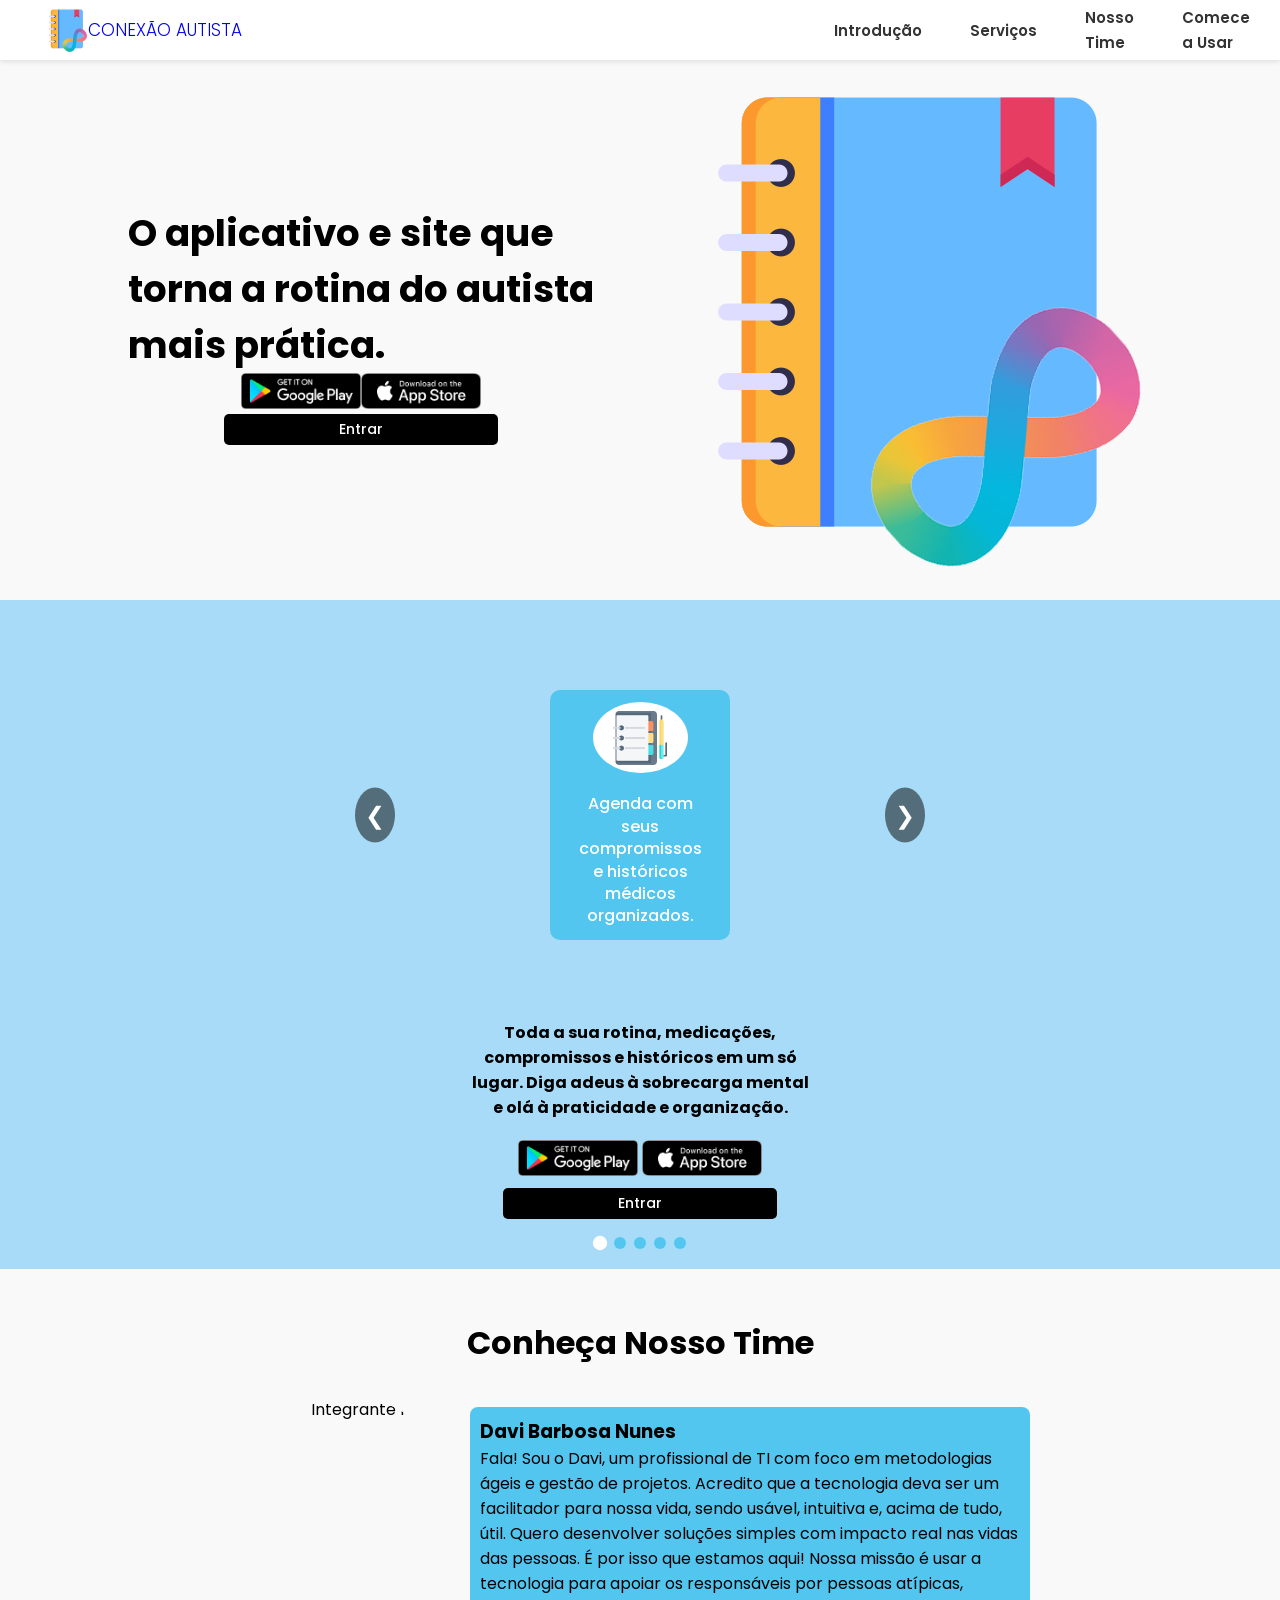
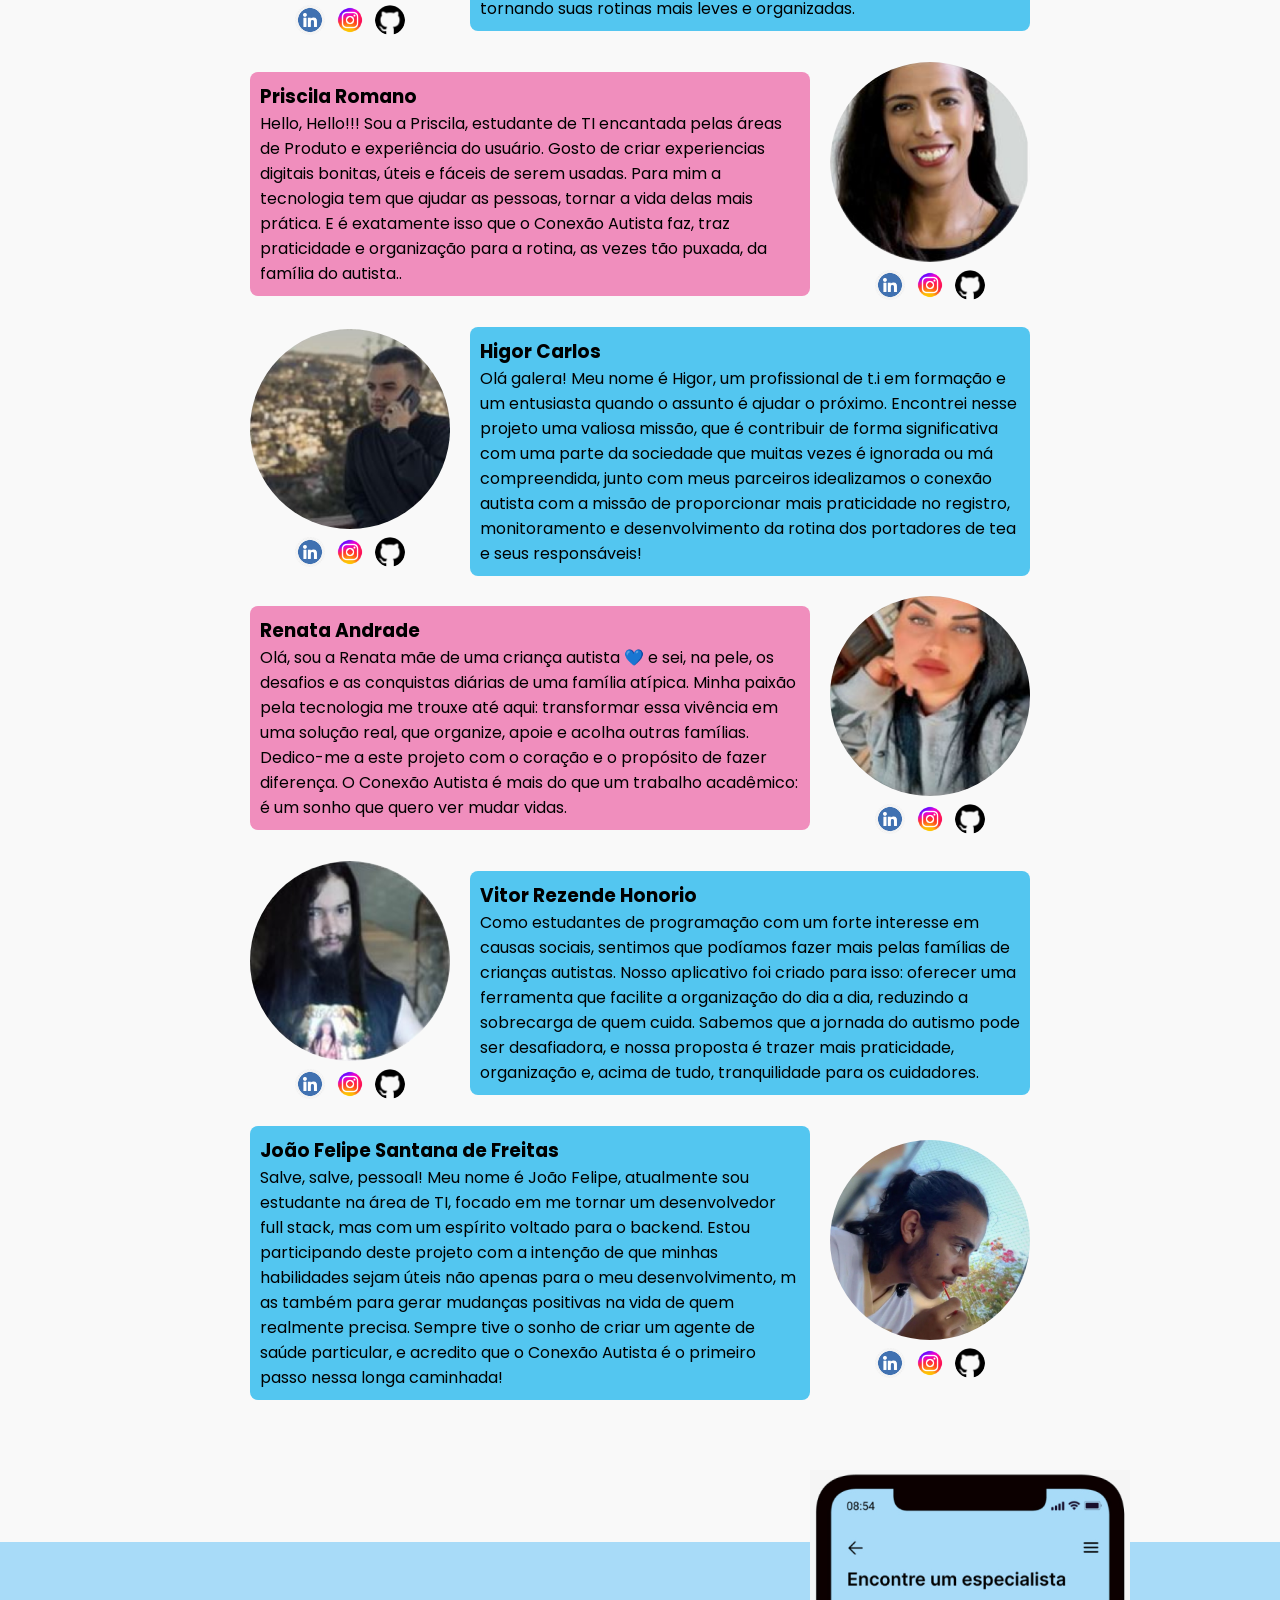
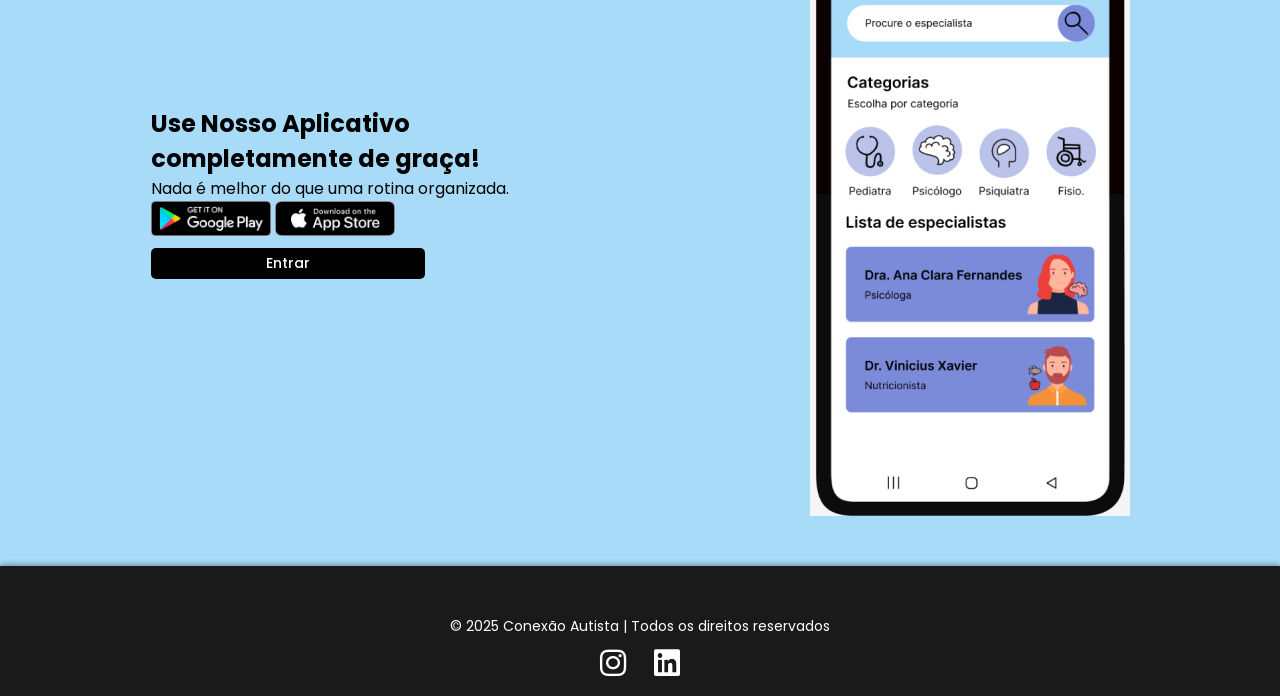
==== commit 4c6869d2: "Update index.html" ====
--- a/index.html
+++ b/index.html
@@ -109,7 +109,14 @@
     <button class="carousel-button prev">&#10094;</button>
     <button class="carousel-button next">&#10095;</button>
   </div>
-  
+    
+<div class="carousel-indicators">
+  <button class="active"></button>
+  <button></button>
+  <button></button>
+  <button></button>
+  <button></button>
+</div>
 
     <!-- Texto abaixo do carrossel -->
   <div class="description">
@@ -141,7 +148,7 @@
             <div class="team-member">
                 <div class="member-info left">
                     <div class="photo-container">
-                        <img src="img/davi 1.png" alt="Integrante 1" class="member-photo">
+                        <img src="img/davi1.jpeg" alt="Integrante 1" class="member-photo">
                         <div class="social-links">
                             <a href="https://www.linkedin.com/in/davi-barbosa-nunes-b990972a1" target="_blank">
                                 <img src="img/linkedin-icon.png" alt="LinkedIn" class="social-icon">
@@ -156,10 +163,11 @@
                     </div>
                     <div class="description1">
                         <h3>Davi Barbosa Nunes</h3>
-                        <p>Somos um grupo de estudantes de programação movidos pelo desejo de fazer a diferença na vida das famílias de crianças autistas. 
-                            Inspirados por nossas próprias experiências e por histórias que ouvimos, 
-                            desenvolvemos um aplicativo que torna a rotina dessas famílias mais prática e organizada. 
-                            Nosso objetivo é aliviar a sobrecarga dos cuidadores, oferecendo ferramentas que facilitam o dia a dia e garantem mais tempo de qualidade com seus filhos.</p>
+                        <p>Fala! Sou o Davi, um profissional de TI com foco em metodologias ágeis e gestão de projetos. 
+                            Acredito que a tecnologia deva ser um facilitador para nossa vida, sendo usável, intuitiva e, 
+                            acima de tudo, útil. Quero desenvolver soluções simples com impacto real nas vidas das pessoas. 
+                            É por isso que estamos aqui! Nossa missão é usar a tecnologia para apoiar os responsáveis por pessoas 
+                            atípicas, tornando suas rotinas mais leves e organizadas.</p>
                     </div>
                 </div>
             </div>
--- a/css/style.css
+++ b/css/style.css
@@ -15,6 +15,7 @@
 }
 
 body{
+    
     color: black;
     background-color: #f9f9f9;
     padding-top: 80px; 
@@ -188,23 +189,7 @@
     text-align: center; 
 }
 
-/* Estilo para os círculos brancos */
-.circle {
-    background-color: white;
-    border-radius: 60%;
-    width: 95px; 
-    height: 95px; 
-    display: flex;
-    justify-content: center;
-    align-items: center;
-    margin-bottom: 10px;
-}
-
-.circle img {
-    width: 75%; 
-    height: 75%; 
-    object-fit: contain;
-}
+
 
 /* Estilo para a descrição */
 .description {
@@ -299,98 +284,6 @@
     text-align: left;
 }
 
-
-/* CSS do formulário */
-.formularios{
-    display: flex;
-    justify-content: center;
-    gap: 20px; 
-    z-index: 1;
-}
-.form01{    
-    text-align: center;
-    box-sizing: border-box;
-    padding: 30px;
-    background-color: #B6DF84;
-    align-items: center;
-    border-radius: 10px;
-    box-shadow: 0 4px 8px rgba(0, 0, 0, 0.6);;
-}
-.form01 .infoCliente #name{
-    margin-top: 10px;
-    padding: 3px;
-    border: none;
-    background-color: #F08EBD;
-    border-radius: 10px;
-}
-.form01 .infoCliente #email{
-    padding: 3px;
-    border: none;
-    background-color: #F08EBD;
-    border-radius: 10px;
-}
-input::placeholder{
-    color: black;
-}
-textarea::placeholder{
-    color: black;
-}
-.form01 #mensagem{
-    margin-top: 10px;
-    padding: 5px;
-    width: 350px;
-    height: 80px;
-    border: none;
-    background-color: #F08EBD;
-    border-radius: 10px;
-}
-#btn{
-    color: white;
-    margin-top: 5px;
-    padding: 5px;
-    width: 350px;
-    border-radius: 10px;
-    border: none;
-    background-color: #3E7FFF;
-    transition: all 0.5s;
-}
-#btn:hover{
-    background-color: #0338a3;
-}
-.form02{
-    text-align: center;
-    box-sizing: border-box;
-    padding: 50px;
-    background-color: #B6DF84;
-    border-radius: 10px;
-    align-items: center;
-    box-shadow: 0 4px 8px rgba(0, 0, 0, 0.6);;
-}
-.form02 #email{
-    padding: 3px;
-    border: none;
-    background-color: #F08EBD;
-    border-radius: 10px;
-    width: 350px;
-}
-#btn2{
-    color: white;
-    margin-top: 5px;
-    padding: 5px;
-    width: 350px;
-    border-radius: 10px;
-    border: none;
-    background-color: #3E7FFF;
-    transition: all 0.5s;
-}
-#btn2:hover{
-    background-color: #0338a3;
-}
-.linkMap:visited {
-    color: inherit;   /* Mantém a cor do link como o texto normal */
-    text-decoration: none; /* Remove o sublinhado */
-}
-
 /* Remove o estilo de link clicado ou em foco */
 linkMap:active,
 LinkMap:focus {
@@ -423,16 +316,15 @@
     box-shadow: 0 0 8px rgba(0,0,0,0.3);
 }
 .footer {
-    position: fixed;       /* Fixa o footer na tela */
-    bottom: 0;             /* Na parte inferior */
-    left: 0;               /* Começo da tela */
+    position: relative;
+    height: 130px;
     width: 100%;           /* Ocupa toda a largura */
     background-color: #1a1a1a;
     color: #fff;
     text-align: center;
-    padding: 15px 0;
+    padding: 50px 0;
     font-size: 14px;
-    z-index: 10000;        /* Sempre acima do restante do conteúdo */
+    z-index: 1;        /* Sempre acima do restante do conteúdo */
     box-shadow: 0 -2px 5px rgba(0,0,0,0.3);
 }
 
@@ -443,7 +335,7 @@
 .footer .social-icons a {
     color: #fff;
     margin: 0 10px;
-    font-size: 15px;
+    font-size: 30px;
     transition: color 0.3s;
 }
 
@@ -488,9 +380,6 @@
     .navbar-toggle {
         display: flex;
     }
-    .apps .entrar, .btn-entrar {
-        width: 80%;
-        padding: 5px 0;
     }
     .apps img {
         width: 120px;
@@ -507,4 +396,194 @@
     .form01 #mensagem, .form01 #name, .form01 #email, .form02 #email, #btn, #btn2 {
         width: 100%;
     }
-}+    @media (max-width: 768px) {
+    .imagem-final {
+        display: none;
+    }
+
+    @media (max-width: 768px) {
+    body, p, h1, h2, h3, h4, h5, h6 {
+        text-align: center;
+    }
+    @media (max-width: 768px) {
+    .centraliza-mobile {
+        text-align: center;
+        padding: 10px;
+        width: 100%;
+    }
+}
+}
+}
+
+
+.hamburger {
+    display: none;
+    font-size: 28px;
+    cursor: pointer;
+    user-select: none;
+}
+
+
+@media screen and (max-width: 768px) {
+    .hamburger {
+        display: block;
+    }
+
+    .navegacao .menu {
+        display: none; 
+        flex-direction: column;
+        background-color: white;
+        position: absolute;
+        top: 60px; 
+        right: 0;
+        width: 200px;
+        box-shadow: 0 2px 10px rgba(0,0,0,0.2);
+        padding: 10px;
+    }
+
+    .navegacao .menu.active {
+        display: flex; 
+    }
+
+    .navegacao .menu li {
+        margin: 10px 0;
+    }
+}
+
+.carousel {
+  position: relative;
+  max-width: 600px;
+  width: 100%;
+  height: 250px; /* igual ao item */
+  overflow: hidden;
+  margin: 40px auto;
+  border-radius: 12px;
+  background: transparent;
+}
+
+.carousel-track {
+  display: flex;
+  transition: transform 0.6s ease-in-out;
+}
+
+.carousel-item {
+  min-width: 100%;
+  height: 350px; /* altura padronizada */
+  display: flex;
+  justify-content: center;
+  align-items: center;
+  flex-direction: column;
+  background: transparent;
+  padding: 20px;
+  box-sizing: border-box;
+}
+
+
+/* Estilo para os círculos brancos */
+.circle {
+    background-color: white;
+    border-radius: 60%;
+    width: 95px; 
+    height: 95px; 
+    display: flex;
+    justify-content: center;
+    align-items: center;
+    margin-bottom: 10px;
+}
+
+.circle img {
+    width: 75%; 
+    height: 75%; 
+    object-fit: contain;
+}
+
+/* texto */
+.carousel-item p {
+  font-size: 1rem;
+  font-weight: 500;
+  color: #fff;
+  text-align: center;
+  line-height: 1.4;
+  max-width: 90%;
+}
+
+/* Botões */
+.carousel-button {
+  position: absolute;
+  top: 50%;
+  transform: translateY(-50%);
+  background: rgba(0, 0, 0, 0.5);
+  color: #fff;
+  border: none;
+  padding: 10px;
+  cursor: pointer;
+  font-size: 24px;
+  border-radius: 50%;
+  transition: background 0.3s ease, transform 0.2s;
+  z-index: 2;
+}
+
+.carousel-button:hover {
+  background: rgba(0, 0, 0, 0.8);
+  transform: translateY(-50%) scale(1.1);
+}
+
+.carousel-button.prev {
+  left: 15px;
+}
+
+.carousel-button.next {
+  right: 15px;
+}
+
+/* indicadores (bolinhas) */
+.carousel-indicators {
+  position: absolute;
+  bottom: 20px;  /* subi mais perto das imagens */
+  left: 50%;
+  transform: translateX(-50%);
+  display: flex;
+  gap: 8px;
+  z-index: 3;
+}
+
+.carousel-indicators button {
+  width: 12px;
+  height: 12px;
+  border-radius: 50%;
+  border: none;
+  background: rgba(255, 255, 255, 0.5);
+  cursor: pointer;
+  transition: background 0.3s, transform 0.2s; background-color: #53C6F0;
+}
+
+.carousel-indicators button.active {
+  background: #fff;
+  transform: scale(1.2);
+}
+
+/* Responsividade */
+@media (max-width: 600px) {
+  .carousel {
+    height: 280px; /* aumentei um pouco no mobile */
+  }
+
+  .carousel-item {
+    height: 350px;
+    padding: 15px;
+  }
+
+  .circle {
+    width: 90px;
+    height: 90px;
+  }
+
+  .carousel-item p {
+    font-size: 0.9rem;
+  }
+
+  .carousel-indicators {
+    bottom: 15px; /* ajusta no mobile */
+  }
+}
+
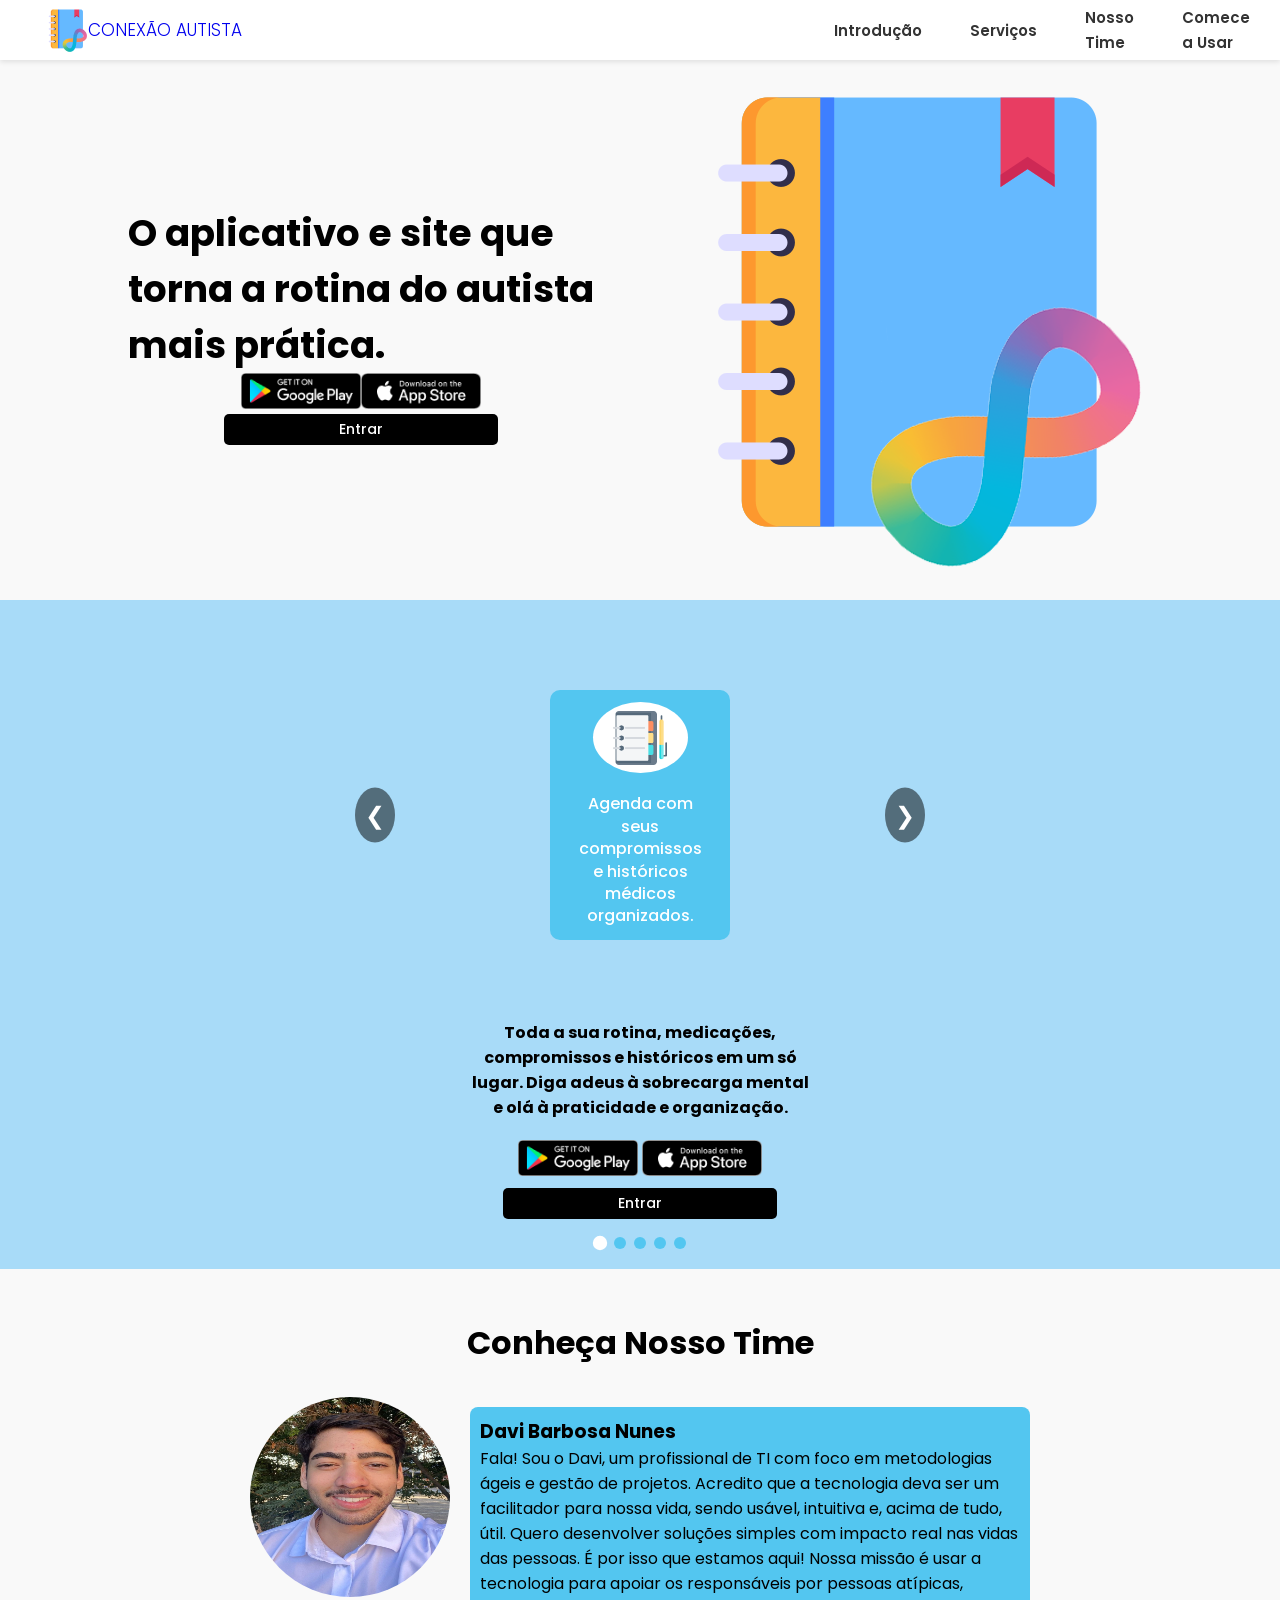
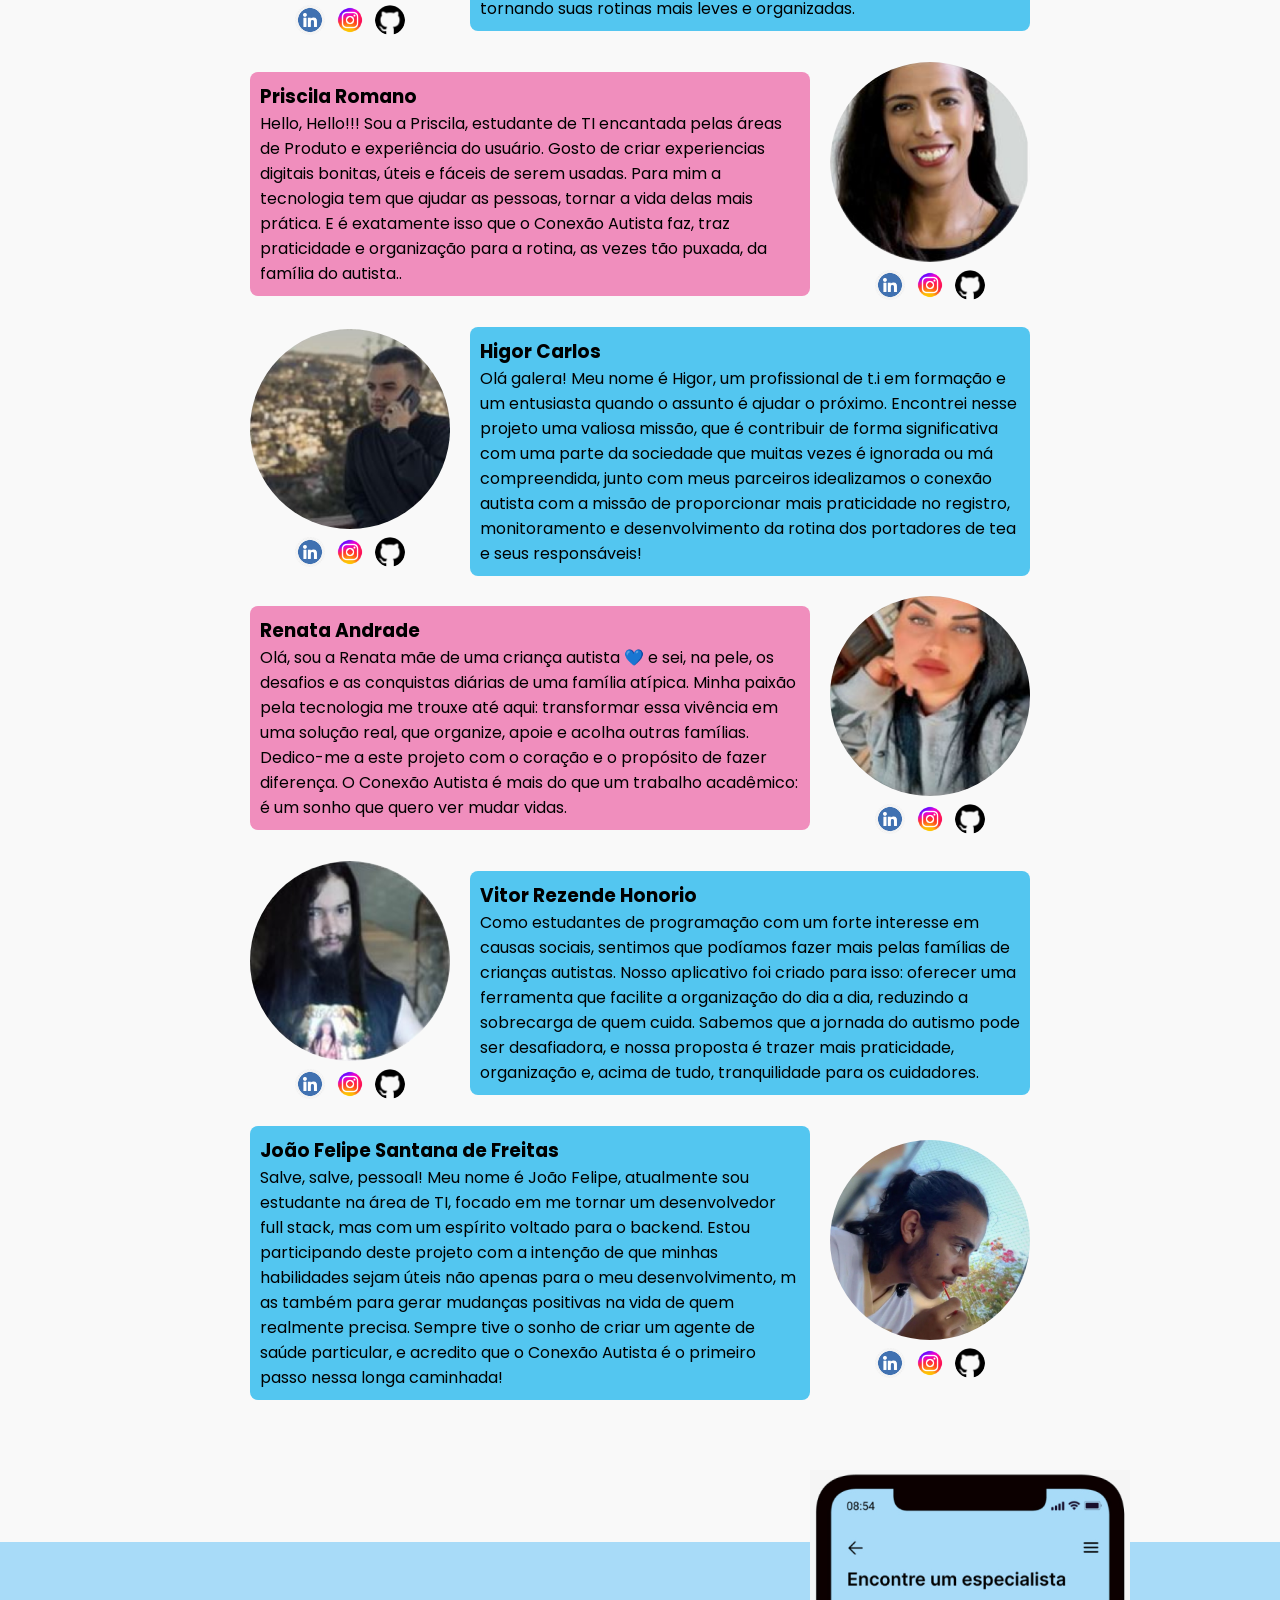
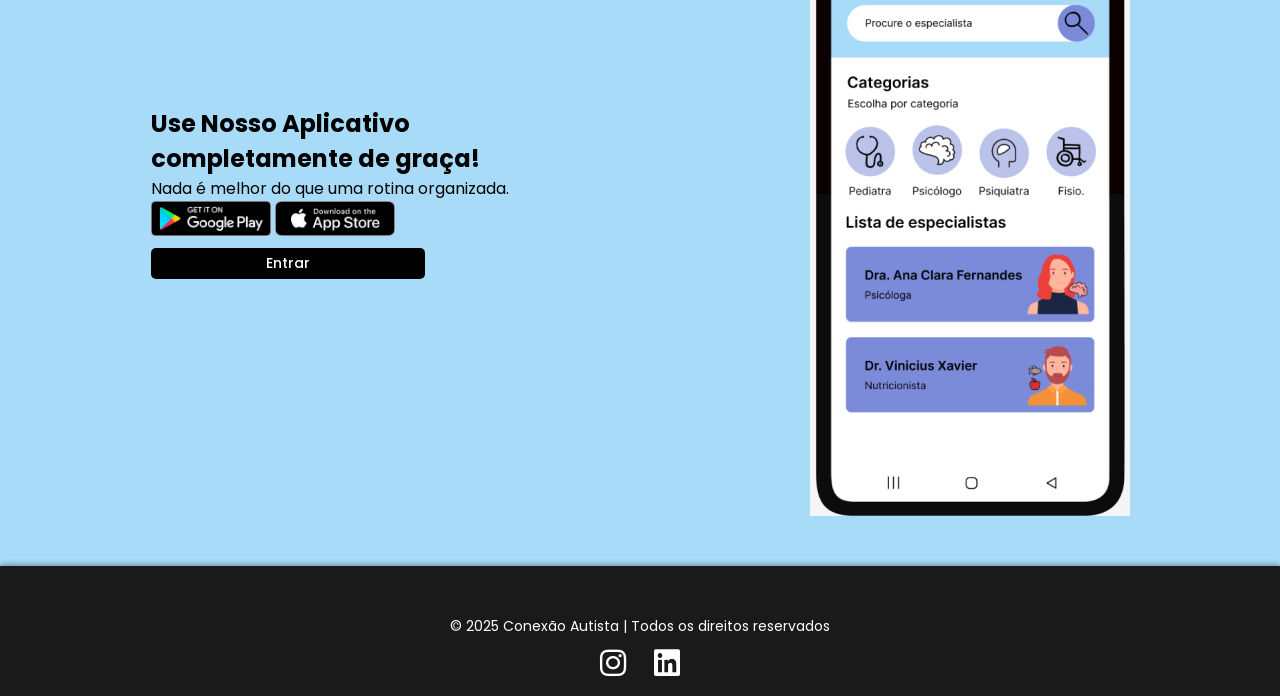
==== commit e4790bc6: "Update index.html" ====
--- a/index.html
+++ b/index.html
@@ -148,7 +148,7 @@
             <div class="team-member">
                 <div class="member-info left">
                     <div class="photo-container">
-                        <img src="img/davi1.jpeg" alt="Integrante 1" class="member-photo">
+                        <img src="img/davi1.jpg" alt="Integrante 1" class="member-photo">
                         <div class="social-links">
                             <a href="https://www.linkedin.com/in/davi-barbosa-nunes-b990972a1" target="_blank">
                                 <img src="img/linkedin-icon.png" alt="LinkedIn" class="social-icon">
